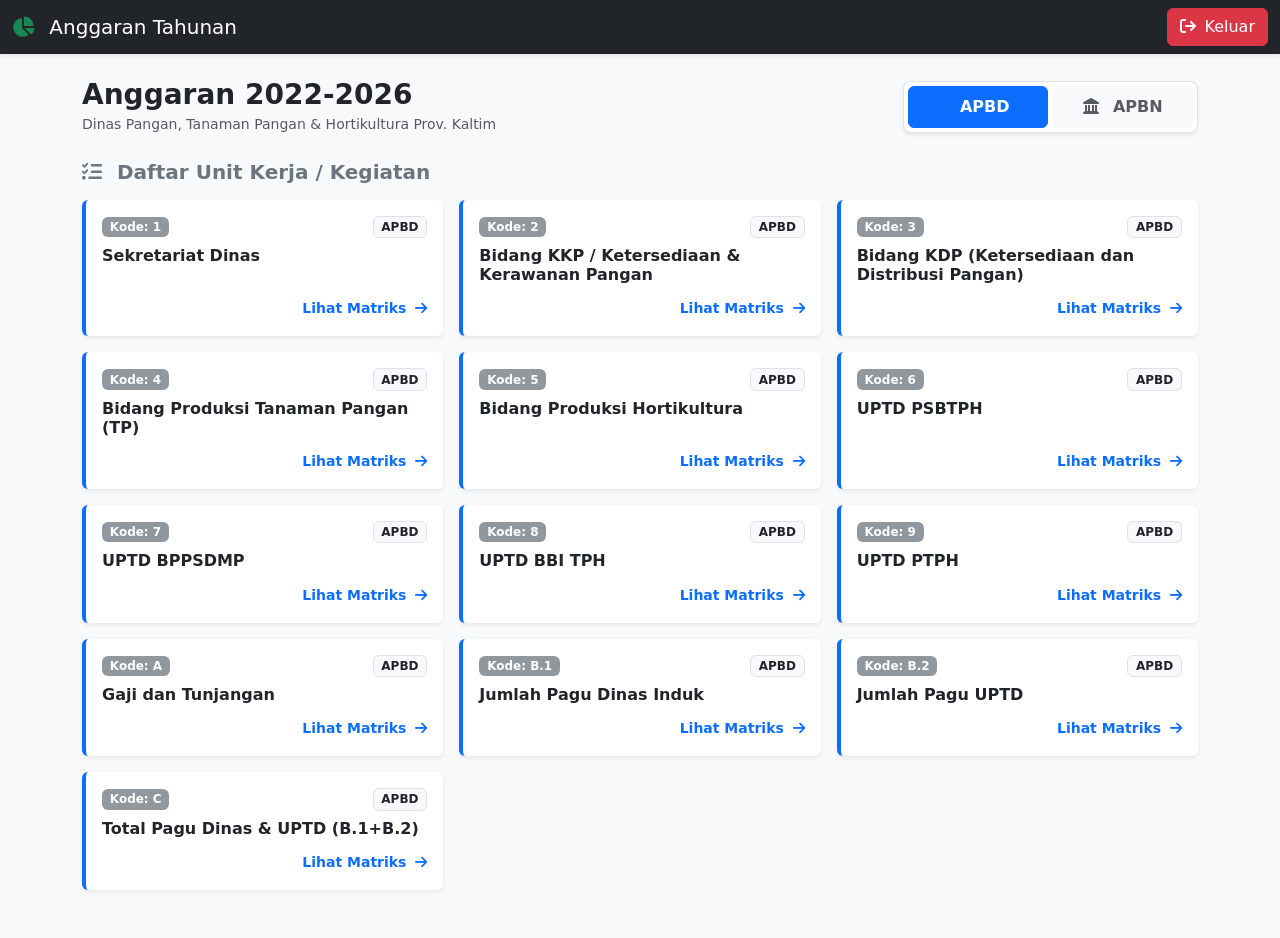
==== dashboard.html @ 9eb2dc1d "Add files via upload" ====
<!DOCTYPE html>
<html lang="id">
<head>
    <meta charset="UTF-8">
    <meta name="viewport" content="width=device-width, initial-scale=1.0">
    <title>Dashboard APBD dan APBN</title>
    <!-- Bootstrap 5 & FontAwesome -->
    <link href="https://cdn.jsdelivr.net/npm/bootstrap@5.3.0/dist/css/bootstrap.min.css" rel="stylesheet">
    <link rel="stylesheet" href="https://cdnjs.cloudflare.com/ajax/libs/font-awesome/6.4.0/css/all.min.css">
    <style>
        .card-menu { transition: all 0.25s ease; cursor: pointer; border: none; }
        .card-menu:hover { transform: translateY(-5px); box-shadow: 0 8px 20px rgba(0,0,0,0.15)!important; }
        .btn-toggle-source { width: 140px; font-weight: 600; }
    </style>
</head>
<body class="bg-light">

<nav class="navbar navbar-dark bg-dark mb-4 shadow-sm">
    <div class="container-fluid">
        <span class="navbar-brand mb-0 h1"><i class="fa fa-chart-pie text-success me-2"></i> Anggaran Tahunan </span>
        <!-- Arahkan kembali ke file login -->
        <a href="index.html" class="btn btn-danger">
            <i class="fa-solid fa-arrow-right-from-bracket me-2"></i>Keluar
        </a>
    </div>
</nav>

<div class="container">
    <div class="d-flex flex-wrap justify-content-between align-items-center mb-4">
        <div>
            <h3 class="fw-bold text-dark m-0">Anggaran 2022-2026</h3>
            <small class="text-muted">Dinas Pangan, Tanaman Pangan & Hortikultura Prov. Kaltim</small>
        </div>
        
        <!-- FITUR FILTER APBD / APBN -->
        <div class="bg-white p-1 rounded-3 shadow-sm border mt-3 mt-sm-0">
            <button id="btnAPBD" class="btn btn-toggle-source btn-primary rounded-2 py-2" onclick="showTabAPBD()">
                <i class="fa-solid fa-building-government me-2"></i> APBD
            </button>
            <button id="btnAPBN" class="btn btn-toggle-source btn-light rounded-2 py-2 text-muted" onclick="showTabAPBN()">
                <i class="fa-solid fa-landmark me-2"></i> APBN
            </button>
        </div>
    </div>
    
    <h5 class="fw-bold text-secondary mb-3"><i class="fa-solid fa-list-check me-2"></i> Daftar Unit Kerja / Kegiatan</h5>
    <div class="row g-3 mb-5" id="menuContainer">
        <!-- Javascript merender list kartu di sini -->
    </div>
</div>

<!-- MODAL POPUP UNTUK RENDER TABEL MATRIKS -->
<div class="modal fade" id="matrixModal" tabindex="-1" aria-hidden="true">
    <div class="modal-dialog modal-xl modal-dialog-centered">
        <div class="modal-content shadow-lg border-0 rounded-3">
            <div class="modal-header bg-dark text-white py-3">
                <h5 class="modal-title fw-bold" id="modalTitle">Matriks Multiyears</h5>
                <button type="button" class="btn-close btn-close-white" data-bs-dismiss="modal" aria-label="Close"></button>
            </div>
            <div class="modal-body p-0">
                <div class="table-responsive">
                    <table class="table table-bordered table-striped align-middle mb-0 text-center">
                        <thead class="table-dark small text-uppercase">
                            <tr>
                                <th style="width: 25%;">Komponen Anggaran</th>
                                <th>2022</th>
                                <th>2023</th>
                                <th>2024</th>
                                <th>2025</th>
                                <th>2026 (s.d Juni)</th>
                                <th class="bg-primary text-white">Total Keseluruhan</th> <!-- Judul diubah -->
                            </tr>
                        </thead>
                        <tbody id="matrixTableBody" class="small">
                            <!-- Diisi otomatis oleh Javascript -->
                        </tbody>
                    </table>
                </div>
            </div>
        </div>
    </div>
</div>

<script src="https://cdn.jsdelivr.net/npm/bootstrap@5.3.0/dist/js/bootstrap.bundle.min.js"></script>
<script src="database.js"></script>
<script src="database2.js"></script>

<script>
let currentModeTitle = "APBD";
let currentDataSource = {}; 

function showTabAPBD() {
    currentModeTitle = "APBD";
    currentDataSource = typeof dataAPBD !== 'undefined' ? dataAPBD : {};
    document.getElementById('btnAPBD').className = "btn btn-toggle-source btn-primary rounded-2 py-2";
    document.getElementById('btnAPBN').className = "btn btn-toggle-source btn-light rounded-2 py-2 text-muted";
    renderMenuCards();
}

function showTabAPBN() {
    currentModeTitle = "APBN";
    currentDataSource = typeof dataAPBN !== 'undefined' ? dataAPBN : {};
    document.getElementById('btnAPBD').className = "btn btn-toggle-source btn-light rounded-2 py-2 text-muted";
    document.getElementById('btnAPBN').className = "btn btn-toggle-source btn-primary rounded-2 py-2";
    renderMenuCards();
}

function renderMenuCards() {
    const container = document.getElementById('menuContainer');
    container.innerHTML = '';
    
    Object.keys(currentDataSource).forEach(key => {
        const item = currentDataSource[key];
        const col = document.createElement('div');
        col.className = 'col-md-6 col-lg-4';
        const borderColor = currentModeTitle === 'APBD' ? 'border-primary' : 'border-success';
        
        col.innerHTML = `
            <div class="card card-menu h-100 border-start border-4 ${borderColor} shadow-sm" onclick="openUnitMatrix('${key}')">
                <div class="card-body py-3 d-flex flex-column justify-content-between">
                    <div>
                        <div class="d-flex justify-content-between align-items-center mb-2">
                            <span class="badge bg-secondary opacity-75 small">Kode: ${key}</span>
                            <span class="badge bg-light text-dark border small">${currentModeTitle}</span>
                        </div>
                        <h6 class="fw-bold text-dark mb-1">${item.nama}</h6>
                    </div>
                    <div class="text-end mt-2">
                        <small class="text-primary fw-semibold">Lihat Matriks <i class="fa fa-arrow-right ms-1"></i></small>
                    </div>
                </div>
            </div>
        `;
        container.appendChild(col);
    });
}

function openUnitMatrix(key) {
    const unit = currentDataSource[key];
    if (!unit) return;

    document.getElementById('modalTitle').innerHTML = `<i class="fa fa-folder-open text-warning me-2"></i> Matriks [${currentModeTitle}] - ${unit.nama}`;
    const tbody = document.getElementById('matrixTableBody');
    tbody.innerHTML = ''; 

    // BARIS BARU: Menambahkan field Sisa Pagu Anggaran
    const komponenList = [
        { label: 'Pagu Awal Tahunan', field: 'paguAwal' },
        { label: 'Pagu Anggaran / Perubahan', field: 'paguAnggaran' },
        { label: 'Pagu Efisiensi / Selisih', field: 'paguEfisiensi' },
        { label: 'Realisasi Keuangan (Rp)', field: 'realisasiKeuangan' },
        { label: 'Sisa Pagu Anggaran (Rp)', isSisaPagu: true }, 
        { label: 'Persentase Keuangan (%)', field: 'realisasiPersen', isPercent: true },
        { label: 'Realisasi Fisik (%)', field: 'realisasiFisik', isPercent: true }
    ];

    const tahunList = ['2022', '2023', '2024', '2025', '2026'];

    komponenList.forEach(komponen => {
        const tr = document.createElement('tr');
        
        // Memberi warna khusus untuk baris Sisa Pagu agar menonjol
        const labelClass = komponen.isSisaPagu ? 'text-start fw-bold bg-warning bg-opacity-25' : 'text-start fw-semibold bg-light';
        
        const tdLabel = document.createElement('td');
        tdLabel.textContent = komponen.label;
        tdLabel.className = labelClass;
        tr.appendChild(tdLabel);

        let totalNilai = 0;
        let jumlahTahunData = 0;

        tahunList.forEach(tahun => {
            const tdTahun = document.createElement('td');
            let nilai = 0;
            
            // Logika kalkulasi untuk Sisa Pagu
            if (komponen.isSisaPagu) {
                const pagu = (unit[tahun] && unit[tahun]['paguAnggaran']) ? unit[tahun]['paguAnggaran'] : 0;
                const realisasi = (unit[tahun] && unit[tahun]['realisasiKeuangan']) ? unit[tahun]['realisasiKeuangan'] : 0;
                nilai = pagu > 0 ? (pagu - realisasi) : 0;
                tdTahun.className = 'text-end fw-bold text-danger'; // Angka sisa pagu berwarna merah/danger
            } else {
                nilai = (unit[tahun] && unit[tahun][komponen.field]) ? unit[tahun][komponen.field] : 0;
                tdTahun.className = 'text-end';
            }
            
            tdTahun.textContent = komponen.isPercent ? formatPersen(nilai) : formatRupiah(nilai);
            tr.appendChild(tdTahun);

            totalNilai += nilai;
            if (nilai > 0) jumlahTahunData++;
        });

        // Kolom Total Keseluruhan
        const tdTotal = document.createElement('td');
        tdTotal.className = 'text-end fw-bold table-primary text-dark';
        
        if (komponen.isPercent) {
            const rataRata = jumlahTahunData > 0 ? (totalNilai / jumlahTahunData) : 0;
            tdTotal.textContent = formatPersen(rataRata);
        } else {
            tdTotal.textContent = formatRupiah(totalNilai);
        }
        tr.appendChild(tdTotal);
        tbody.appendChild(tr);
    });

    const matrixModal = new bootstrap.Modal(document.getElementById('matrixModal'));
    matrixModal.show();
}

function formatRupiah(angka) {
    if (angka === 0 || !angka) return 'Rp 0';
    return 'Rp ' + Math.abs(angka).toLocaleString('id-ID') + (angka < 0 ? ' (Minus)' : '');
}

function formatPersen(angka) {
    if (angka === 0 || !angka) return '0%';
    return angka.toLocaleString('id-ID', { minimumFractionDigits: 1, maximumFractionDigits: 2 }) + '%';
}

window.onload = function() {
    showTabAPBD(); 
};
</script>
</body>
</html>
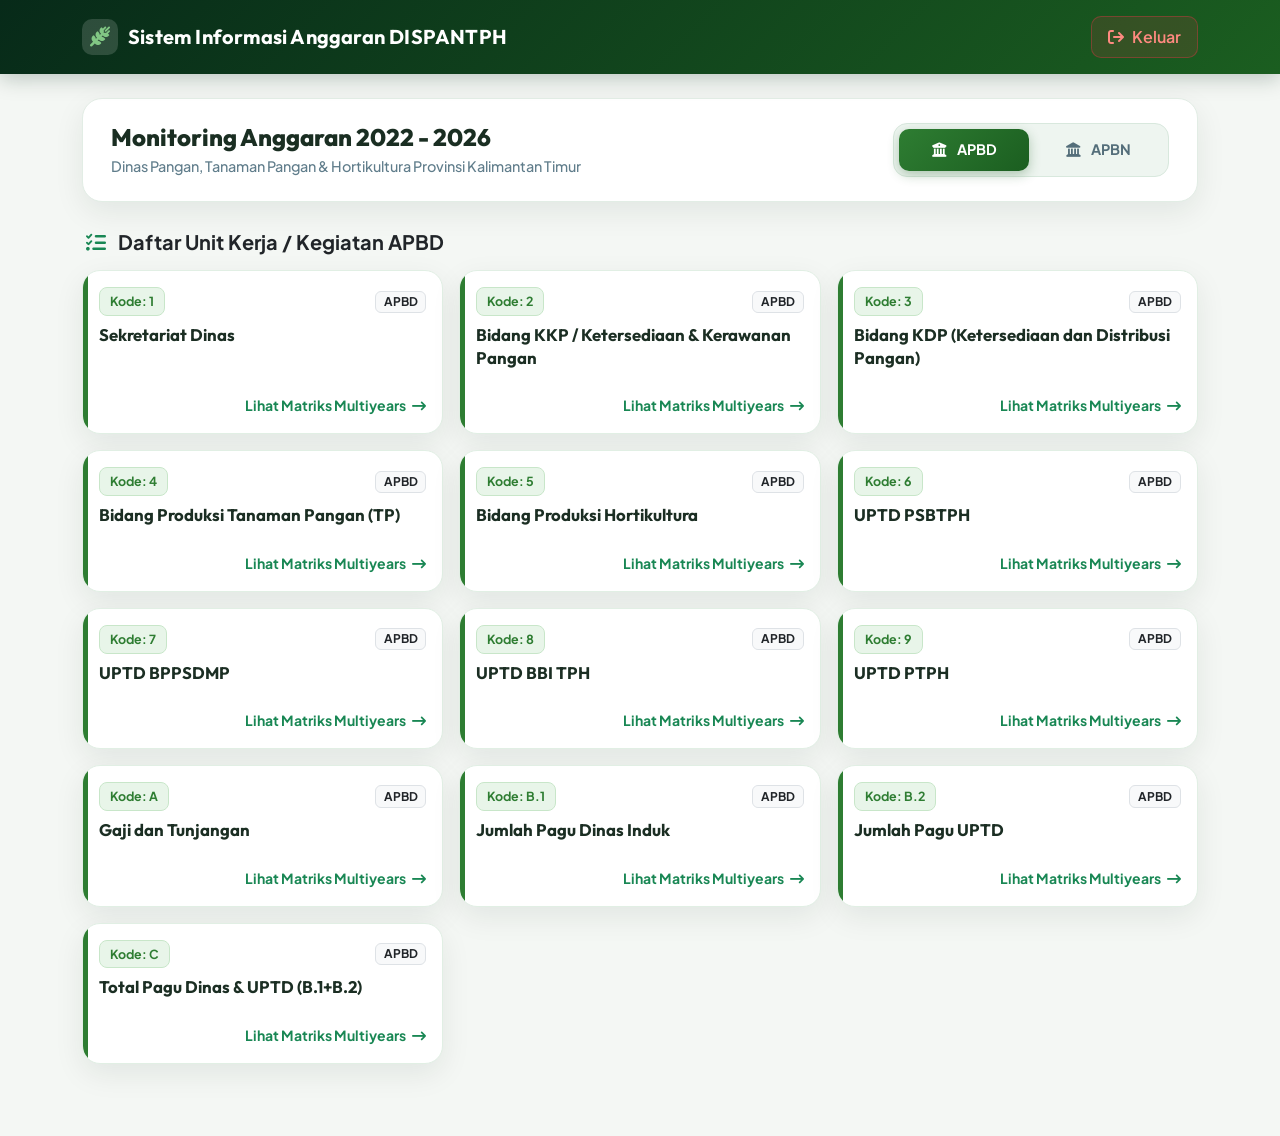
==== commit f4098242: "Update dashboard.html" ====
--- a/dashboard.html
+++ b/dashboard.html
@@ -1,228 +1,734 @@
 <!DOCTYPE html>
 <html lang="id">
+
 <head>
     <meta charset="UTF-8">
     <meta name="viewport" content="width=device-width, initial-scale=1.0">
-    <title>Dashboard APBD dan APBN</title>
+    <title>Dashboard APBD & APBN - DISPANTPH Kaltim</title>
+    <!-- Google Fonts: Outfit & Plus Jakarta Sans -->
+    <link rel="preconnect" href="https://fonts.googleapis.com">
+    <link rel="preconnect" href="https://fonts.gstatic.com" crossorigin>
+    <link href="https://fonts.googleapis.com/css2?family=Outfit:wght@400;500;600;700;800&family=Plus+Jakarta+Sans:wght@400;500;600;700&display=swap" rel="stylesheet">
+    
     <!-- Bootstrap 5 & FontAwesome -->
     <link href="https://cdn.jsdelivr.net/npm/bootstrap@5.3.0/dist/css/bootstrap.min.css" rel="stylesheet">
     <link rel="stylesheet" href="https://cdnjs.cloudflare.com/ajax/libs/font-awesome/6.4.0/css/all.min.css">
+    
     <style>
-        .card-menu { transition: all 0.25s ease; cursor: pointer; border: none; }
-        .card-menu:hover { transform: translateY(-5px); box-shadow: 0 8px 20px rgba(0,0,0,0.15)!important; }
-        .btn-toggle-source { width: 140px; font-weight: 600; }
+        :root {
+            --primary-dark: #072a19;
+            --primary-emerald: #1b5e20;
+            --emerald-bright: #2e7d32;
+            --emerald-light: #4caf50;
+            --bg-body: #f4f7f4;
+            --card-shadow: 0 10px 30px rgba(7, 42, 25, 0.08);
+            --card-shadow-hover: 0 15px 35px rgba(27, 94, 32, 0.18);
+        }
+
+        body {
+            font-family: 'Plus Jakarta Sans', sans-serif;
+            background-color: var(--bg-body);
+            color: #2c3e50;
+            min-height: 100vh;
+        }
+
+        /* Navbar Styling */
+        .navbar-custom {
+            background: linear-gradient(135deg, #072a19 0%, #1b5e20 100%);
+            box-shadow: 0 4px 20px rgba(7, 42, 25, 0.25);
+            padding: 14px 0;
+        }
+
+        .navbar-brand {
+            font-family: 'Outfit', sans-serif;
+            font-weight: 700;
+            font-size: 1.25rem;
+            letter-spacing: 0.2px;
+        }
+
+        .brand-badge-icon {
+            width: 36px;
+            height: 36px;
+            background: rgba(255, 255, 255, 0.15);
+            border-radius: 10px;
+            display: inline-flex;
+            align-items: center;
+            justify-content: center;
+            color: #81c784;
+            margin-right: 10px;
+        }
+
+        .btn-exit {
+            background: rgba(220, 53, 69, 0.15);
+            border: 1px solid rgba(220, 53, 69, 0.4);
+            color: #ff8a80;
+            font-weight: 600;
+            border-radius: 10px;
+            padding: 8px 16px;
+            transition: all 0.25s ease;
+        }
+
+        .btn-exit:hover {
+            background: #dc3545;
+            color: #ffffff;
+            border-color: #dc3545;
+            transform: translateY(-2px);
+            box-shadow: 0 4px 12px rgba(220, 53, 69, 0.3);
+        }
+
+        /* Page Banner / Header */
+        .header-banner {
+            background: #ffffff;
+            border-radius: 20px;
+            padding: 24px 28px;
+            box-shadow: var(--card-shadow);
+            border: 1px solid #e2ede5;
+            margin-bottom: 28px;
+        }
+
+        .page-title {
+            font-family: 'Outfit', sans-serif;
+            font-weight: 800;
+            color: #1a2e22;
+            margin: 0;
+            font-size: 1.5rem;
+        }
+
+        .page-subtitle {
+            color: #607d8b;
+            font-size: 0.9rem;
+            margin: 4px 0 0 0;
+            font-weight: 500;
+        }
+
+        /* Toggle Source Buttons */
+        .toggle-container {
+            background: #eef5f0;
+            padding: 5px;
+            border-radius: 14px;
+            border: 1px solid #d8e8dd;
+            display: inline-flex;
+            gap: 4px;
+        }
+
+        .btn-toggle-source {
+            width: 130px;
+            font-weight: 700;
+            font-size: 0.9rem;
+            border-radius: 10px;
+            padding: 10px 16px;
+            border: none;
+            transition: all 0.3s ease;
+        }
+
+        .btn-toggle-source.active-apbd {
+            background: linear-gradient(135deg, #2e7d32 0%, #1b5e20 100%);
+            color: #ffffff !important;
+            box-shadow: 0 4px 12px rgba(27, 94, 32, 0.3);
+        }
+
+        .btn-toggle-source.active-apbn {
+            background: linear-gradient(135deg, #0277bd 0%, #01579b 100%);
+            color: #ffffff !important;
+            box-shadow: 0 4px 12px rgba(2, 119, 189, 0.3);
+        }
+
+        .btn-toggle-source.inactive {
+            background: transparent;
+            color: #546e7a;
+        }
+
+        .btn-toggle-source.inactive:hover {
+            color: #1b5e20;
+            background: rgba(255, 255, 255, 0.6);
+        }
+
+        /* APBD Cards Menu */
+        .card-menu {
+            background: #ffffff;
+            border-radius: 18px;
+            border: 1px solid #e1efe4;
+            box-shadow: var(--card-shadow);
+            transition: all 0.3s cubic-bezier(0.16, 1, 0.3, 1);
+            cursor: pointer;
+            position: relative;
+            overflow: hidden;
+        }
+
+        .card-menu::before {
+            content: '';
+            position: absolute;
+            top: 0;
+            left: 0;
+            width: 5px;
+            height: 100%;
+            background: var(--emerald-bright);
+            transition: width 0.3s ease;
+        }
+
+        .card-menu:hover {
+            transform: translateY(-6px);
+            box-shadow: var(--card-shadow-hover);
+            border-color: #a5d6a7;
+        }
+
+        .card-menu:hover::before {
+            width: 8px;
+        }
+
+        .card-menu .unit-name {
+            font-family: 'Outfit', sans-serif;
+            font-weight: 700;
+            color: #1b2e23;
+            font-size: 1.05rem;
+            line-height: 1.35;
+        }
+
+        .badge-code {
+            background: #e8f5e9;
+            color: #2e7d32;
+            font-weight: 700;
+            border: 1px solid #c8e6c9;
+            border-radius: 8px;
+            padding: 4px 10px;
+            font-size: 0.78rem;
+        }
+
+        /* APBN Table Styling */
+        .table-custom-wrapper {
+            background: #ffffff;
+            border-radius: 20px;
+            box-shadow: var(--card-shadow);
+            border: 1px solid #e2ede5;
+            padding: 20px;
+        }
+
+        .table-excel {
+            border-collapse: separate;
+            border-spacing: 0;
+            border-radius: 12px;
+            overflow: hidden;
+        }
+
+        .table-excel th {
+            vertical-align: middle;
+            font-family: 'Outfit', sans-serif;
+            letter-spacing: 0.3px;
+        }
+
+        .table-excel thead th {
+            background: #0f3822 !important;
+            color: #ffffff !important;
+            border-color: #1b5e20 !important;
+            font-weight: 600;
+        }
+
+        .table-excel tbody tr:hover {
+            background-color: #f4fbf5 !important;
+        }
+
+        /* Filter Selector */
+        .filter-select {
+            border: 1.5px solid #a5d6a7;
+            border-radius: 12px;
+            padding: 6px 36px 6px 16px;
+            font-weight: 700;
+            color: #1b5e20;
+            background-color: #f4fbf5;
+            cursor: pointer;
+            min-width: 105px;
+            text-align: left;
+        }
+
+        .filter-select:focus {
+            border-color: #2e7d32;
+            box-shadow: 0 0 0 3px rgba(46, 125, 50, 0.2);
+        }
+
+        /* Modal Customization */
+        .modal-content {
+            border-radius: 22px;
+            overflow: hidden;
+        }
+
+        .modal-header-custom {
+            background: linear-gradient(135deg, #072a19 0%, #1b5e20 100%);
+            color: #ffffff;
+        }
     </style>
 </head>
-<body class="bg-light">
-
-<nav class="navbar navbar-dark bg-dark mb-4 shadow-sm">
-    <div class="container-fluid">
-        <span class="navbar-brand mb-0 h1"><i class="fa fa-chart-pie text-success me-2"></i> Anggaran Tahunan </span>
-        <!-- Arahkan kembali ke file login -->
-        <a href="index.html" class="btn btn-danger">
-            <i class="fa-solid fa-arrow-right-from-bracket me-2"></i>Keluar
-        </a>
-    </div>
-</nav>
-
-<div class="container">
-    <div class="d-flex flex-wrap justify-content-between align-items-center mb-4">
-        <div>
-            <h3 class="fw-bold text-dark m-0">Anggaran 2022-2026</h3>
-            <small class="text-muted">Dinas Pangan, Tanaman Pangan & Hortikultura Prov. Kaltim</small>
+
+<body>
+
+    <!-- Top Navbar -->
+    <nav class="navbar navbar-dark navbar-custom mb-4">
+        <div class="container">
+            <span class="navbar-brand mb-0 d-flex align-items-center">
+                <div class="brand-badge-icon">
+                    <i class="fa-solid fa-wheat-awn"></i>
+                </div>
+                <span>Sistem Informasi Anggaran DISPANTPH</span>
+            </span>
+            <a href="index.html" class="btn btn-exit">
+                <i class="fa-solid fa-arrow-right-from-bracket me-2"></i>Keluar
+            </a>
         </div>
+    </nav>
+
+    <!-- Main Container -->
+    <div class="container pb-5">
         
-        <!-- FITUR FILTER APBD / APBN -->
-        <div class="bg-white p-1 rounded-3 shadow-sm border mt-3 mt-sm-0">
-            <button id="btnAPBD" class="btn btn-toggle-source btn-primary rounded-2 py-2" onclick="showTabAPBD()">
-                <i class="fa-solid fa-building-government me-2"></i> APBD
-            </button>
-            <button id="btnAPBN" class="btn btn-toggle-source btn-light rounded-2 py-2 text-muted" onclick="showTabAPBN()">
-                <i class="fa-solid fa-landmark me-2"></i> APBN
-            </button>
+        <!-- Header Banner & Toggle -->
+        <div class="header-banner d-flex flex-wrap justify-content-between align-items-center gap-3">
+            <div>
+                <h3 class="page-title">Monitoring Anggaran 2022 - 2026</h3>
+                <p class="page-subtitle">Dinas Pangan, Tanaman Pangan & Hortikultura Provinsi Kalimantan Timur</p>
+            </div>
+
+            <!-- APBD / APBN Switcher -->
+            <div class="toggle-container">
+                <button id="btnAPBD" class="btn btn-toggle-source active-apbd" onclick="showTabAPBD()">
+                    <i class="fa-solid fa-building-columns me-2"></i> APBD
+                </button>
+                <button id="btnAPBN" class="btn btn-toggle-source inactive" onclick="showTabAPBN()">
+                    <i class="fa-solid fa-landmark me-2"></i> APBN
+                </button>
+            </div>
+        </div>
+
+        <!-- Section Title & Filter -->
+        <div class="d-flex justify-content-between align-items-center mb-3 px-1">
+            <h5 class="fw-bold text-dark m-0" id="mainTitle">
+                <i class="fa-solid fa-list-check text-success me-2"></i> Daftar Unit Kerja / Kegiatan
+            </h5>
+
+            <!-- APBN Year Filter Dropdown -->
+            <div id="filterTahunAPBN" class="d-none align-items-center gap-2">
+                <label class="fw-bold small text-secondary m-0">Tahun Anggaran:</label>
+                <select id="tahunApbn" class="form-select form-select-sm filter-select w-auto" onchange="renderTableAPBN()">
+                    <option value="2026" selected>2026</option>
+                    <option value="2025">2025</option>
+                    <option value="2024">2024</option>
+                    <option value="2023">2023</option>
+                    <option value="2022">2022</option>
+                </select>
+            </div>
+        </div>
+
+        <!-- TAMPILAN 1: KARTU APBD -->
+        <div class="row g-3 mb-4" id="menuContainer"></div>
+
+        <!-- TAMPILAN 2: TABEL APBN DINAMIS -->
+        <div id="apbnContainer" class="d-none mb-4">
+            <div class="table-custom-wrapper table-responsive">
+                <table class="table table-bordered table-hover table-excel mb-0 small">
+                    <thead id="apbnTableHead"></thead>
+                    <tbody id="apbnTableBody"></tbody>
+                </table>
+            </div>
         </div>
     </div>
-    
-    <h5 class="fw-bold text-secondary mb-3"><i class="fa-solid fa-list-check me-2"></i> Daftar Unit Kerja / Kegiatan</h5>
-    <div class="row g-3 mb-5" id="menuContainer">
-        <!-- Javascript merender list kartu di sini -->
-    </div>
-</div>
-
-<!-- MODAL POPUP UNTUK RENDER TABEL MATRIKS -->
-<div class="modal fade" id="matrixModal" tabindex="-1" aria-hidden="true">
-    <div class="modal-dialog modal-xl modal-dialog-centered">
-        <div class="modal-content shadow-lg border-0 rounded-3">
-            <div class="modal-header bg-dark text-white py-3">
-                <h5 class="modal-title fw-bold" id="modalTitle">Matriks Multiyears</h5>
-                <button type="button" class="btn-close btn-close-white" data-bs-dismiss="modal" aria-label="Close"></button>
-            </div>
-            <div class="modal-body p-0">
-                <div class="table-responsive">
-                    <table class="table table-bordered table-striped align-middle mb-0 text-center">
-                        <thead class="table-dark small text-uppercase">
-                            <tr>
-                                <th style="width: 25%;">Komponen Anggaran</th>
-                                <th>2022</th>
-                                <th>2023</th>
-                                <th>2024</th>
-                                <th>2025</th>
-                                <th>2026 (s.d Juni)</th>
-                                <th class="bg-primary text-white">Total Keseluruhan</th> <!-- Judul diubah -->
-                            </tr>
-                        </thead>
-                        <tbody id="matrixTableBody" class="small">
-                            <!-- Diisi otomatis oleh Javascript -->
-                        </tbody>
-                    </table>
+
+    <!-- MODAL MATRIKS (KHUSUS APBD) -->
+    <div class="modal fade" id="matrixModal" tabindex="-1" aria-hidden="true">
+        <div class="modal-dialog modal-xl modal-dialog-centered">
+            <div class="modal-content shadow-lg border-0">
+                <div class="modal-header modal-header-custom py-3 px-4">
+                    <h5 class="modal-title fw-bold" id="modalTitle">Matriks Multiyears</h5>
+                    <button type="button" class="btn-close btn-close-white" data-bs-dismiss="modal" aria-label="Close"></button>
+                </div>
+                <div class="modal-body p-4">
+                    <div class="table-responsive">
+                        <table class="table table-bordered table-striped align-middle mb-0 text-center">
+                            <thead class="table-dark small text-uppercase">
+                                <tr>
+                                    <th style="width: 25%;">Komponen Anggaran</th>
+                                    <th>2022</th>
+                                    <th>2023</th>
+                                    <th>2024</th>
+                                    <th>2025</th>
+                                    <th>2026 (s.d Juni)</th>
+                                    <th class="bg-success text-white">Total Keseluruhan</th>
+                                </tr>
+                            </thead>
+                            <tbody id="matrixTableBody" class="small"></tbody>
+                        </table>
+                    </div>
                 </div>
             </div>
         </div>
     </div>
-</div>
-
-<script src="https://cdn.jsdelivr.net/npm/bootstrap@5.3.0/dist/js/bootstrap.bundle.min.js"></script>
-<script src="database.js"></script>
-<script src="database2.js"></script>
-
-<script>
-let currentModeTitle = "APBD";
-let currentDataSource = {}; 
-
-function showTabAPBD() {
-    currentModeTitle = "APBD";
-    currentDataSource = typeof dataAPBD !== 'undefined' ? dataAPBD : {};
-    document.getElementById('btnAPBD').className = "btn btn-toggle-source btn-primary rounded-2 py-2";
-    document.getElementById('btnAPBN').className = "btn btn-toggle-source btn-light rounded-2 py-2 text-muted";
-    renderMenuCards();
-}
-
-function showTabAPBN() {
-    currentModeTitle = "APBN";
-    currentDataSource = typeof dataAPBN !== 'undefined' ? dataAPBN : {};
-    document.getElementById('btnAPBD').className = "btn btn-toggle-source btn-light rounded-2 py-2 text-muted";
-    document.getElementById('btnAPBN').className = "btn btn-toggle-source btn-primary rounded-2 py-2";
-    renderMenuCards();
-}
-
-function renderMenuCards() {
-    const container = document.getElementById('menuContainer');
-    container.innerHTML = '';
-    
-    Object.keys(currentDataSource).forEach(key => {
-        const item = currentDataSource[key];
-        const col = document.createElement('div');
-        col.className = 'col-md-6 col-lg-4';
-        const borderColor = currentModeTitle === 'APBD' ? 'border-primary' : 'border-success';
-        
-        col.innerHTML = `
-            <div class="card card-menu h-100 border-start border-4 ${borderColor} shadow-sm" onclick="openUnitMatrix('${key}')">
-                <div class="card-body py-3 d-flex flex-column justify-content-between">
+
+    <!-- JavaScript Dependencies -->
+    <script src="https://cdn.jsdelivr.net/npm/bootstrap@5.3.0/dist/js/bootstrap.bundle.min.js"></script>
+    <script src="database.js"></script>
+    <script src="database2.js"></script>
+
+    <script>
+        let currentModeTitle = "APBD";
+        let currentDataSource = {};
+
+        function showTabAPBD() {
+            currentModeTitle = "APBD";
+            document.getElementById('btnAPBD').className = "btn btn-toggle-source active-apbd";
+            document.getElementById('btnAPBN').className = "btn btn-toggle-source inactive";
+
+            document.getElementById('menuContainer').classList.remove('d-none');
+            document.getElementById('apbnContainer').classList.add('d-none');
+            document.getElementById('filterTahunAPBN').classList.add('d-none');
+            document.getElementById('filterTahunAPBN').classList.remove('d-flex');
+            document.getElementById('mainTitle').innerHTML = '<i class="fa-solid fa-list-check text-success me-2"></i> Daftar Unit Kerja / Kegiatan APBD';
+
+            currentDataSource = typeof dataAPBD !== 'undefined' ? dataAPBD : {};
+            renderMenuCards();
+        }
+
+        function showTabAPBN() {
+            currentModeTitle = "APBN";
+            document.getElementById('btnAPBD').className = "btn btn-toggle-source inactive";
+            document.getElementById('btnAPBN').className = "btn btn-toggle-source active-apbn";
+
+            document.getElementById('menuContainer').classList.add('d-none');
+            document.getElementById('apbnContainer').classList.remove('d-none');
+            document.getElementById('filterTahunAPBN').classList.remove('d-none');
+            document.getElementById('filterTahunAPBN').classList.add('d-flex');
+            document.getElementById('mainTitle').innerHTML = '<i class="fa-solid fa-table text-primary me-2"></i> Realisasi Anggaran APBN';
+
+            renderTableAPBN();
+        }
+
+        function renderMenuCards() {
+            const container = document.getElementById('menuContainer');
+            container.innerHTML = '';
+
+            Object.keys(currentDataSource).forEach(key => {
+                const item = currentDataSource[key];
+                const col = document.createElement('div');
+                col.className = 'col-md-6 col-lg-4';
+
+                col.innerHTML = `
+            <div class="card card-menu h-100 p-3" onclick="openUnitMatrix('${key}')">
+                <div class="d-flex flex-column justify-content-between h-100">
                     <div>
                         <div class="d-flex justify-content-between align-items-center mb-2">
-                            <span class="badge bg-secondary opacity-75 small">Kode: ${key}</span>
+                            <span class="badge-code">Kode: ${key}</span>
                             <span class="badge bg-light text-dark border small">${currentModeTitle}</span>
                         </div>
-                        <h6 class="fw-bold text-dark mb-1">${item.nama}</h6>
+                        <h6 class="unit-name mt-1 mb-2">${item.nama}</h6>
                     </div>
-                    <div class="text-end mt-2">
-                        <small class="text-primary fw-semibold">Lihat Matriks <i class="fa fa-arrow-right ms-1"></i></small>
+                    <div class="text-end mt-3">
+                        <small class="text-success fw-bold">Lihat Matriks Multiyears <i class="fa-solid fa-arrow-right-long ms-1"></i></small>
                     </div>
                 </div>
             </div>
         `;
-        container.appendChild(col);
-    });
-}
-
-function openUnitMatrix(key) {
-    const unit = currentDataSource[key];
-    if (!unit) return;
-
-    document.getElementById('modalTitle').innerHTML = `<i class="fa fa-folder-open text-warning me-2"></i> Matriks [${currentModeTitle}] - ${unit.nama}`;
-    const tbody = document.getElementById('matrixTableBody');
-    tbody.innerHTML = ''; 
-
-    // BARIS BARU: Menambahkan field Sisa Pagu Anggaran
-    const komponenList = [
-        { label: 'Pagu Awal Tahunan', field: 'paguAwal' },
-        { label: 'Pagu Anggaran / Perubahan', field: 'paguAnggaran' },
-        { label: 'Pagu Efisiensi / Selisih', field: 'paguEfisiensi' },
-        { label: 'Realisasi Keuangan (Rp)', field: 'realisasiKeuangan' },
-        { label: 'Sisa Pagu Anggaran (Rp)', isSisaPagu: true }, 
-        { label: 'Persentase Keuangan (%)', field: 'realisasiPersen', isPercent: true },
-        { label: 'Realisasi Fisik (%)', field: 'realisasiFisik', isPercent: true }
-    ];
-
-    const tahunList = ['2022', '2023', '2024', '2025', '2026'];
-
-    komponenList.forEach(komponen => {
-        const tr = document.createElement('tr');
-        
-        // Memberi warna khusus untuk baris Sisa Pagu agar menonjol
-        const labelClass = komponen.isSisaPagu ? 'text-start fw-bold bg-warning bg-opacity-25' : 'text-start fw-semibold bg-light';
-        
-        const tdLabel = document.createElement('td');
-        tdLabel.textContent = komponen.label;
-        tdLabel.className = labelClass;
-        tr.appendChild(tdLabel);
-
-        let totalNilai = 0;
-        let jumlahTahunData = 0;
-
-        tahunList.forEach(tahun => {
-            const tdTahun = document.createElement('td');
-            let nilai = 0;
-            
-            // Logika kalkulasi untuk Sisa Pagu
-            if (komponen.isSisaPagu) {
-                const pagu = (unit[tahun] && unit[tahun]['paguAnggaran']) ? unit[tahun]['paguAnggaran'] : 0;
-                const realisasi = (unit[tahun] && unit[tahun]['realisasiKeuangan']) ? unit[tahun]['realisasiKeuangan'] : 0;
-                nilai = pagu > 0 ? (pagu - realisasi) : 0;
-                tdTahun.className = 'text-end fw-bold text-danger'; // Angka sisa pagu berwarna merah/danger
+                container.appendChild(col);
+            });
+        }
+
+        function renderTableAPBN() {
+            const tahunPilihan = document.getElementById('tahunApbn').value;
+            const thead = document.getElementById('apbnTableHead');
+            const tbody = document.getElementById('apbnTableBody');
+
+            thead.innerHTML = '';
+            tbody.innerHTML = '';
+
+            let judulPagu = "";
+            if (tahunPilihan === "2026") {
+                judulPagu = `
+            <th rowspan="2">Pagu DIPA</th>
+            <th rowspan="2">Pagu Revisi</th>
+            <th rowspan="2">Pagu 2026</th>`;
+            } else if (tahunPilihan === "2024") {
+                judulPagu = `
+            <th rowspan="2">Pagu Murni</th>
+            <th rowspan="2" class="bg-secondary">Pagu APBN Rev 2024</th>
+            <th rowspan="2">Pagu Anggaran Revisi</th>`;
+            } else if (tahunPilihan === "2025") {
+                judulPagu = `
+            <th rowspan="2">Pagu DIPA</th>
+            <th rowspan="2" class="bg-secondary">Pagu Blokir</th>
+            <th rowspan="2">Pagu Setelah Blokir</th>`;
+            } else if (tahunPilihan === "2023" || tahunPilihan === "2022") {
+                judulPagu = `
+            <th rowspan="2">Pagu DIPA</th>
+            <th rowspan="2">Pagu Revisi</th>
+            <th rowspan="2">Pagu ${tahunPilihan}</th>`;
             } else {
-                nilai = (unit[tahun] && unit[tahun][komponen.field]) ? unit[tahun][komponen.field] : 0;
-                tdTahun.className = 'text-end';
+                judulPagu = `
+            <th rowspan="2">Pagu Anggaran</th>
+            <th rowspan="2">Pagu Anggaran Revisi</th>`;
             }
-            
-            tdTahun.textContent = komponen.isPercent ? formatPersen(nilai) : formatRupiah(nilai);
-            tr.appendChild(tdTahun);
-
-            totalNilai += nilai;
-            if (nilai > 0) jumlahTahunData++;
-        });
-
-        // Kolom Total Keseluruhan
-        const tdTotal = document.createElement('td');
-        tdTotal.className = 'text-end fw-bold table-primary text-dark';
-        
-        if (komponen.isPercent) {
-            const rataRata = jumlahTahunData > 0 ? (totalNilai / jumlahTahunData) : 0;
-            tdTotal.textContent = formatPersen(rataRata);
-        } else {
-            tdTotal.textContent = formatRupiah(totalNilai);
-        }
-        tr.appendChild(tdTotal);
-        tbody.appendChild(tr);
-    });
-
-    const matrixModal = new bootstrap.Modal(document.getElementById('matrixModal'));
-    matrixModal.show();
-}
-
-function formatRupiah(angka) {
-    if (angka === 0 || !angka) return 'Rp 0';
-    return 'Rp ' + Math.abs(angka).toLocaleString('id-ID') + (angka < 0 ? ' (Minus)' : '');
-}
-
-function formatPersen(angka) {
-    if (angka === 0 || !angka) return '0%';
-    return angka.toLocaleString('id-ID', { minimumFractionDigits: 1, maximumFractionDigits: 2 }) + '%';
-}
-
-window.onload = function() {
-    showTabAPBD(); 
-};
-</script>
+
+            thead.innerHTML = `
+        <tr>
+            <th rowspan="2" style="width:50px;">No</th>
+            <th rowspan="2">Kode Satker</th>
+            <th rowspan="2">Nama Kegiatan</th>
+            <th rowspan="2">DK/TP</th>
+            ${judulPagu}
+            <th colspan="3">Realisasi</th>
+            <th rowspan="2">Sisa</th>
+        </tr>
+        <tr>
+            <th>Keuangan (Rp)</th>
+            <th>%</th>
+            <th>Fisik (%)</th>
+        </tr>
+    `;
+
+            if (typeof dataAPBN === 'undefined' || !dataAPBN[tahunPilihan]) {
+                tbody.innerHTML = `<tr><td colspan="11" class="text-center py-4 text-muted fw-bold">Data Tahun ${tahunPilihan} belum tersedia.</td></tr>`;
+                return;
+            }
+
+            const dataTahunIni = dataAPBN[tahunPilihan];
+
+            let sumDK = { paguDipa: 0, paguRev2024: 0, paguBlokir: 0, paguRevisi: 0, paguSetelahBlokir: 0, realisasiRp: 0, realisasiFisikWeighted: 0, sisa: 0 };
+            let sumTP = { paguDipa: 0, paguRev2024: 0, paguBlokir: 0, paguRevisi: 0, paguSetelahBlokir: 0, realisasiRp: 0, realisasiFisikWeighted: 0, sisa: 0 };
+            let sumDKTP = { paguDipa: 0, paguRev2024: 0, paguBlokir: 0, paguRevisi: 0, paguSetelahBlokir: 0, realisasiRp: 0, realisasiFisikWeighted: 0, sisa: 0 };
+            let sumBKP = { paguDipa: 0, paguRev2024: 0, paguBlokir: 0, paguRevisi: 0, paguSetelahBlokir: 0, realisasiRp: 0, realisasiFisikWeighted: 0, sisa: 0 };
+            let sumTotal = { paguDipa: 0, paguRev2024: 0, paguBlokir: 0, paguRevisi: 0, paguSetelahBlokir: 0, realisasiRp: 0, realisasiFisikWeighted: 0, sisa: 0 };
+
+            dataTahunIni.forEach((item, index) => {
+                const tr = document.createElement('tr');
+
+                const pDipa = item.paguDipa || 0;
+                const pRev24 = item.paguRev2024 || 0;
+                const pBlokir = item.paguBlokir || 0;
+                const pRevisi = item.paguRevisi || 0;
+                const pSetelahBlokir = item.paguSetelahBlokir || 0;
+                const realRp = item.realisasiRp || 0;
+                const realFisik = item.realisasiFisik;
+                const sisa = item.sisaAnggaran || 0;
+
+                let isiKolomPagu = "";
+                if (tahunPilihan === "2026") {
+                    isiKolomPagu = `
+                <td class="text-end">${formatRupiah(pDipa)}</td>
+                <td class="text-end fw-semibold text-danger">${formatRupiah(pRevisi)}</td>
+                <td class="text-end text-primary">${formatRupiah(pSetelahBlokir)}</td>`;
+                } else if (tahunPilihan === "2024") {
+                    isiKolomPagu = `
+                <td class="text-end">${formatRupiah(pDipa)}</td>
+                <td class="text-end fw-semibold">${formatRupiah(pRev24)}</td>
+                <td class="text-end text-primary">${formatRupiah(pSetelahBlokir)}</td>`;
+                } else if (tahunPilihan === "2025") {
+                    isiKolomPagu = `
+                <td class="text-end">${formatRupiah(pDipa)}</td>
+                <td class="text-end fw-semibold text-danger">${formatRupiah(pBlokir)}</td>
+                <td class="text-end text-primary">${formatRupiah(pSetelahBlokir)}</td>`;
+                } else if (tahunPilihan === "2023" || tahunPilihan === "2022") {
+                    isiKolomPagu = `
+                <td class="text-end">${formatRupiah(pDipa)}</td>
+                <td class="text-end fw-semibold ${pRevisi < 0 ? 'text-danger' : (pRevisi > 0 ? 'text-success' : '')}">${formatRupiah(pRevisi)}</td>
+                <td class="text-end text-primary">${formatRupiah(pSetelahBlokir)}</td>`;
+                } else {
+                    isiKolomPagu = `
+                <td class="text-end">${formatRupiah(pDipa)}</td>
+                <td class="text-end text-primary">${formatRupiah(pSetelahBlokir)}</td>`;
+                }
+
+                let badgeKewenangan = item.kewenangan === "DK" ? "badge bg-primary px-2" : "badge bg-warning text-dark px-2";
+                if (item.kewenangan === "BKP") badgeKewenangan = "badge bg-info text-dark px-2";
+
+                const displayFisik = realFisik !== undefined ? formatPersen(realFisik) : '-';
+
+                tr.innerHTML = `
+            <td class="text-center">${index + 1}</td>
+            <td class="text-center text-muted">${item.kodeSatker || '-'}</td>
+            <td class="fw-semibold">${item.namaKegiatan}</td>
+            <td class="text-center"><span class="${badgeKewenangan}">${item.kewenangan || '-'}</span></td>
+            ${isiKolomPagu}
+            <td class="text-end text-success fw-semibold">${formatRupiah(realRp)}</td>
+            <td class="text-center fw-bold">${formatPersen(item.realisasiPersen)}</td>
+            <td class="text-center fw-bold">${displayFisik}</td>
+            <td class="text-end fw-bold text-danger">${formatRupiah(sisa)}</td>
+        `;
+                tbody.appendChild(tr);
+
+                const pBagiFisik = pSetelahBlokir || pDipa || 0;
+                const weightFisik = realFisik !== undefined ? realFisik * pBagiFisik : 0;
+
+                sumTotal.paguDipa += pDipa; sumTotal.paguRev2024 += pRev24; sumTotal.paguBlokir += pBlokir; sumTotal.paguRevisi += pRevisi; sumTotal.paguSetelahBlokir += pSetelahBlokir; sumTotal.realisasiRp += realRp; sumTotal.sisa += sisa; sumTotal.realisasiFisikWeighted += weightFisik;
+
+                if (item.kewenangan === "DK") {
+                    sumDK.paguDipa += pDipa; sumDK.paguRev2024 += pRev24; sumDK.paguBlokir += pBlokir; sumDK.paguRevisi += pRevisi; sumDK.paguSetelahBlokir += pSetelahBlokir; sumDK.realisasiRp += realRp; sumDK.sisa += sisa; sumDK.realisasiFisikWeighted += weightFisik;
+                    sumDKTP.paguDipa += pDipa; sumDKTP.paguRev2024 += pRev24; sumDKTP.paguBlokir += pBlokir; sumDKTP.paguRevisi += pRevisi; sumDKTP.paguSetelahBlokir += pSetelahBlokir; sumDKTP.realisasiRp += realRp; sumDKTP.sisa += sisa; sumDKTP.realisasiFisikWeighted += weightFisik;
+                } else if (item.kewenangan === "TP") {
+                    sumTP.paguDipa += pDipa; sumTP.paguRev2024 += pRev24; sumTP.paguBlokir += pBlokir; sumTP.paguRevisi += pRevisi; sumTP.paguSetelahBlokir += pSetelahBlokir; sumTP.realisasiRp += realRp; sumTP.sisa += sisa; sumTP.realisasiFisikWeighted += weightFisik;
+                    sumDKTP.paguDipa += pDipa; sumDKTP.paguRev2024 += pRev24; sumDKTP.paguBlokir += pBlokir; sumDKTP.paguRevisi += pRevisi; sumDKTP.paguSetelahBlokir += pSetelahBlokir; sumDKTP.realisasiRp += realRp; sumDKTP.sisa += sisa; sumDKTP.realisasiFisikWeighted += weightFisik;
+                } else if (item.kewenangan === "BKP") {
+                    sumBKP.paguDipa += pDipa; sumBKP.paguRev2024 += pRev24; sumBKP.paguBlokir += pBlokir; sumBKP.paguRevisi += pRevisi; sumBKP.paguSetelahBlokir += pSetelahBlokir; sumBKP.realisasiRp += realRp; sumBKP.sisa += sisa; sumBKP.realisasiFisikWeighted += weightFisik;
+                }
+            });
+
+            function buatBarisTotal(label, data, classBaris) {
+                const tr = document.createElement('tr');
+                tr.className = `${classBaris} fw-bold align-middle`;
+                const pct = data.paguSetelahBlokir > 0 ? (data.realisasiRp / data.paguSetelahBlokir) * 100 : 0;
+                const pBagi = data.paguSetelahBlokir > 0 ? data.paguSetelahBlokir : data.paguDipa;
+                const pctFisik = pBagi > 0 && data.realisasiFisikWeighted > 0 ? (data.realisasiFisikWeighted / pBagi) : 0;
+
+                let htmlPagu = "";
+                if (tahunPilihan === "2026" || tahunPilihan === "2023" || tahunPilihan === "2022") {
+                    htmlPagu = `
+                <td class="text-end">${formatRupiah(data.paguDipa)}</td>
+                <td class="text-end">${formatRupiah(data.paguRevisi)}</td>
+                <td class="text-end">${formatRupiah(data.paguSetelahBlokir)}</td>`;
+                } else if (tahunPilihan === "2024") {
+                    htmlPagu = `
+                <td class="text-end">${formatRupiah(data.paguDipa)}</td>
+                <td class="text-end">${formatRupiah(data.paguRev2024)}</td>
+                <td class="text-end">${formatRupiah(data.paguSetelahBlokir)}</td>`;
+                } else if (tahunPilihan === "2025") {
+                    htmlPagu = `
+                <td class="text-end">${formatRupiah(data.paguDipa)}</td>
+                <td class="text-end">${formatRupiah(data.paguBlokir)}</td>
+                <td class="text-end">${formatRupiah(data.paguSetelahBlokir)}</td>`;
+                } else {
+                    htmlPagu = `
+                <td class="text-end">${formatRupiah(data.paguDipa)}</td>
+                <td class="text-end">${formatRupiah(data.paguSetelahBlokir)}</td>`;
+                }
+
+                tr.innerHTML = `
+            <td colspan="4" class="text-end text-uppercase pe-3">${label}</td>
+            ${htmlPagu}
+            <td class="text-end">${formatRupiah(data.realisasiRp)}</td>
+            <td class="text-center">${formatPersen(pct)}</td>
+            <td class="text-center">${pctFisik > 0 ? formatPersen(pctFisik) : '-'}</td>
+            <td class="text-end">${formatRupiah(data.sisa)}</td>
+        `;
+                return tr;
+            }
+
+            tbody.appendChild(buatBarisTotal("Jumlah DK", sumDK, "table-light text-secondary"));
+            tbody.appendChild(buatBarisTotal("Jumlah TP", sumTP, "table-light text-secondary"));
+            if (sumBKP.paguDipa > 0) {
+                tbody.appendChild(buatBarisTotal("Jumlah DK+TP (Propinsi)", sumDKTP, "table-secondary text-dark"));
+                tbody.appendChild(buatBarisTotal("Jumlah BKP", sumBKP, "table-light text-secondary"));
+            }
+            tbody.appendChild(buatBarisTotal(sumBKP.paguDipa > 0 ? "Total" : "Total Keseluruhan (DK + TP)", sumTotal, "table-primary text-dark border-primary fs-6"));
+        }
+
+        function openUnitMatrix(key) {
+            if (currentModeTitle === "APBN") return;
+            const unit = currentDataSource[key];
+            if (!unit) return;
+
+            document.getElementById('modalTitle').innerHTML = `<i class="fa fa-folder-open text-warning me-2"></i> Matriks [${currentModeTitle}] - ${unit.nama}`;
+            const tbody = document.getElementById('matrixTableBody');
+            tbody.innerHTML = '';
+
+            const komponenList = [
+                { label: 'Pagu Awal', field: 'paguAwal' },
+                { label: 'Pagu Tahunan', field: 'paguApbd' },
+                { label: 'Pagu Efisiensi / Selisih', field: 'paguEfisiensi', onlyTahun: ['2025', '2026'], customStyleAPBD: true },
+                { label: 'Pagu APBD-P (Rp)', field: 'paguAnggaran', onlyTahun: ['2022', '2023', '2024'], customStyleAPBD: true },
+                { label: 'Realisasi Keuangan (Rp)', field: 'realisasiKeuangan' },
+                { label: 'Sisa Pagu Anggaran (Rp)', isSisaPagu: true },
+                { label: 'Persentase Keuangan (%)', field: 'realisasiPersen', isPercent: true },
+                { label: 'Realisasi Fisik (%)', field: 'realisasiFisik', isPercent: true }
+            ];
+            const tahunList = ['2022', '2023', '2024', '2025', '2026'];
+
+            komponenList.forEach(komponen => {
+                const tr = document.createElement('tr');
+                const labelClass = komponen.isSisaPagu ? 'text-start fw-bold bg-warning bg-opacity-25' : 'text-start fw-semibold bg-light';
+                const tdLabel = document.createElement('td');
+
+                tdLabel.textContent = komponen.label;
+                tdLabel.className = labelClass;
+                tr.appendChild(tdLabel);
+
+                let totalNilai = 0;
+                let jumlahTahunData = 0;
+
+                tahunList.forEach(tahun => {
+                    const tdTahun = document.createElement('td');
+
+                    if (komponen.onlyTahun && !komponen.onlyTahun.includes(tahun)) {
+                        tdTahun.textContent = '-';
+                        tdTahun.className = 'text-center text-muted';
+                        tr.appendChild(tdTahun);
+                        return;
+                    }
+
+                    let nilai = 0;
+
+                    if (komponen.isSisaPagu) {
+                        const pagu = (unit[tahun] && unit[tahun]['paguApbd']) ? unit[tahun]['paguApbd'] : 0;
+                        const realisasi = (unit[tahun] && unit[tahun]['realisasiKeuangan']) ? unit[tahun]['realisasiKeuangan'] : 0;
+                        nilai = pagu > 0 ? (pagu - realisasi) : 0;
+                        tdTahun.className = nilai > 0 ? 'text-end fw-bold text-success' : (nilai < 0 ? 'text-end fw-bold text-danger' : 'text-end fw-bold text-dark');
+                        tdTahun.textContent = formatRupiah(nilai);
+                    } else if (komponen.customStyleAPBD) {
+                        nilai = (unit[tahun] && unit[tahun][komponen.field]) ? unit[tahun][komponen.field] : 0;
+                        tdTahun.innerHTML = formatRupiahStyled(nilai);
+                        tdTahun.className = 'text-end';
+                    } else {
+                        nilai = (unit[tahun] && unit[tahun][komponen.field]) ? unit[tahun][komponen.field] : 0;
+                        tdTahun.className = 'text-end';
+                        tdTahun.textContent = komponen.isPercent ? formatPersen(nilai) : formatRupiah(nilai);
+                    }
+
+                    tr.appendChild(tdTahun);
+
+                    totalNilai += nilai;
+                    if (nilai > 0) jumlahTahunData++;
+                });
+
+                const tdTotal = document.createElement('td');
+                if (komponen.customStyleAPBD) {
+                    tdTotal.className = 'text-end fw-bold table-primary';
+                    tdTotal.innerHTML = formatRupiahStyled(totalNilai);
+                } else if (komponen.isSisaPagu) {
+                    tdTotal.className = totalNilai > 0 ? 'text-end fw-bold table-primary text-success' : (totalNilai < 0 ? 'text-end fw-bold table-primary text-danger' : 'text-end fw-bold table-primary text-dark');
+                    tdTotal.textContent = formatRupiah(totalNilai);
+                } else {
+                    tdTotal.className = 'text-end fw-bold table-primary text-dark';
+                    if (komponen.isPercent) {
+                        const rataRata = jumlahTahunData > 0 ? (totalNilai / jumlahTahunData) : 0;
+                        tdTotal.textContent = formatPersen(rataRata);
+                    } else {
+                        tdTotal.textContent = formatRupiah(totalNilai);
+                    }
+                }
+                tr.appendChild(tdTotal);
+                tbody.appendChild(tr);
+            });
+
+            const matrixModal = new bootstrap.Modal(document.getElementById('matrixModal'));
+            matrixModal.show();
+        }
+
+        function formatRupiah(angka) {
+            if (angka === 0 || !angka) return 'Rp 0';
+            const isNegative = angka < 0;
+            const formatted = Math.abs(angka).toLocaleString('id-ID');
+            return (isNegative ? 'Rp - ' : 'Rp ') + formatted;
+        }
+
+        function formatRupiahStyled(val) {
+            if (!val || val === 0) return `<span>-</span>`;
+            if (val < 0) {
+                return `<span style="color: #dc3545; font-weight: 600;">Rp - ${Math.abs(val).toLocaleString("id-ID")}</span>`;
+            } else {
+                return `<span style="color: #000; font-weight: 600;">Rp ${val.toLocaleString("id-ID")}</span>`;
+            }
+        }
+
+        function formatPersen(angka) {
+            if (angka === 0 || !angka) return '0%';
+            return angka.toLocaleString('id-ID', { minimumFractionDigits: 1, maximumFractionDigits: 2 }) + '%';
+        }
+
+        window.onload = function () {
+            showTabAPBD();
+        };
+    </script>
 </body>
-</html>+
+</html>
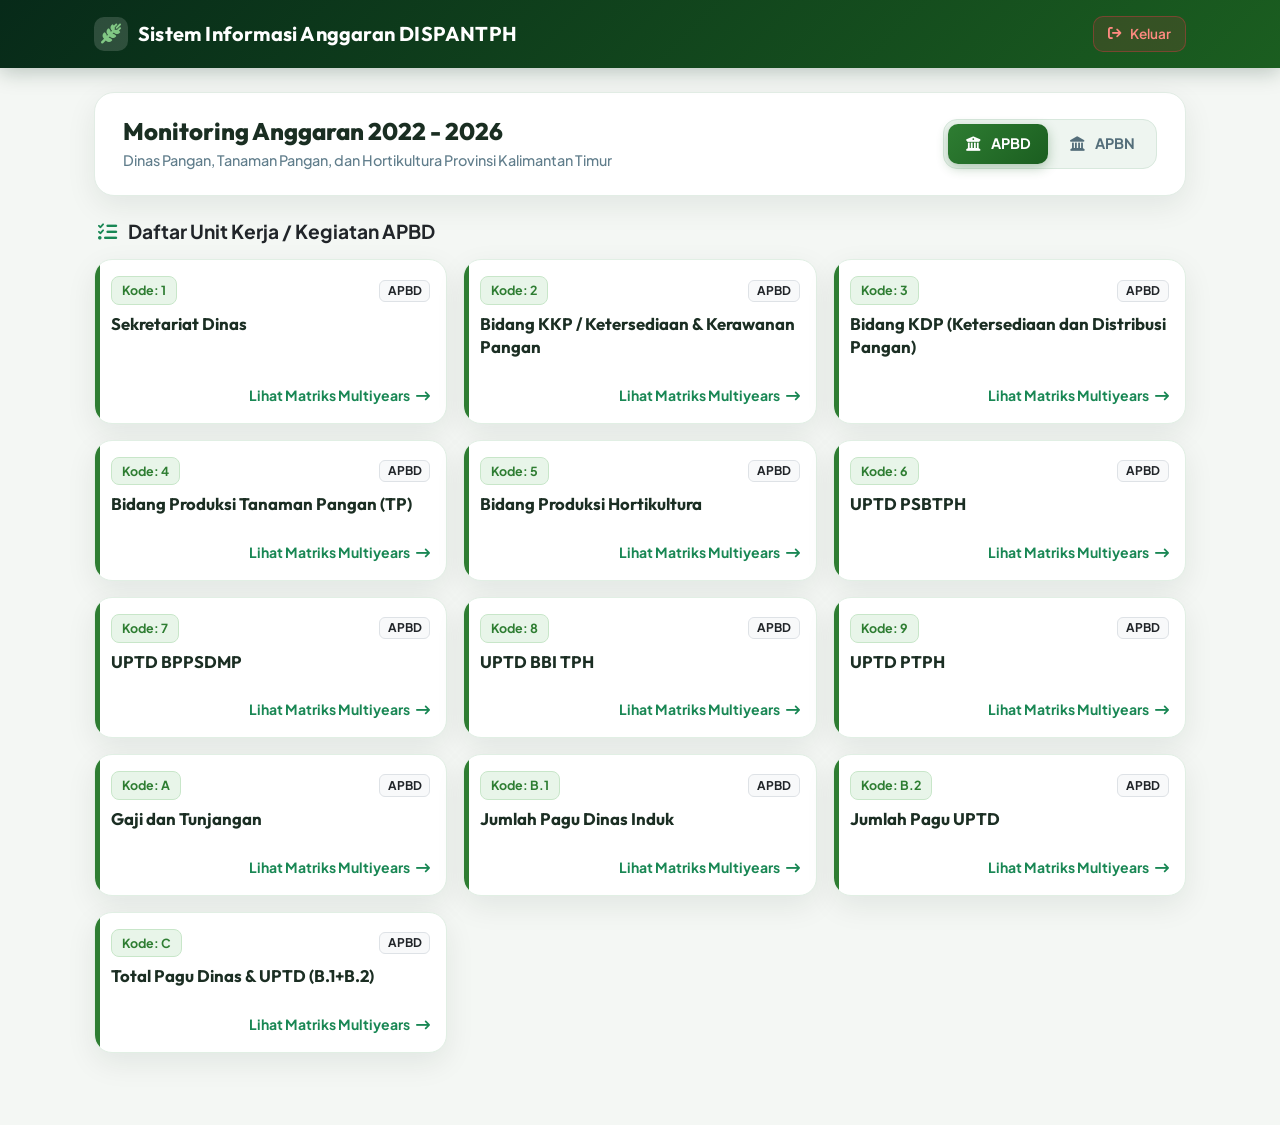
==== commit 12413c70: "Add files via upload" ====
--- a/dashboard.html
+++ b/dashboard.html
@@ -1,734 +1,504 @@
-<!DOCTYPE html>
-<html lang="id">
-
-<head>
-    <meta charset="UTF-8">
-    <meta name="viewport" content="width=device-width, initial-scale=1.0">
-    <title>Dashboard APBD & APBN - DISPANTPH Kaltim</title>
-    <!-- Google Fonts: Outfit & Plus Jakarta Sans -->
-    <link rel="preconnect" href="https://fonts.googleapis.com">
-    <link rel="preconnect" href="https://fonts.gstatic.com" crossorigin>
-    <link href="https://fonts.googleapis.com/css2?family=Outfit:wght@400;500;600;700;800&family=Plus+Jakarta+Sans:wght@400;500;600;700&display=swap" rel="stylesheet">
-    
-    <!-- Bootstrap 5 & FontAwesome -->
-    <link href="https://cdn.jsdelivr.net/npm/bootstrap@5.3.0/dist/css/bootstrap.min.css" rel="stylesheet">
-    <link rel="stylesheet" href="https://cdnjs.cloudflare.com/ajax/libs/font-awesome/6.4.0/css/all.min.css">
-    
-    <style>
-        :root {
-            --primary-dark: #072a19;
-            --primary-emerald: #1b5e20;
-            --emerald-bright: #2e7d32;
-            --emerald-light: #4caf50;
-            --bg-body: #f4f7f4;
-            --card-shadow: 0 10px 30px rgba(7, 42, 25, 0.08);
-            --card-shadow-hover: 0 15px 35px rgba(27, 94, 32, 0.18);
-        }
-
-        body {
-            font-family: 'Plus Jakarta Sans', sans-serif;
-            background-color: var(--bg-body);
-            color: #2c3e50;
-            min-height: 100vh;
-        }
-
-        /* Navbar Styling */
-        .navbar-custom {
-            background: linear-gradient(135deg, #072a19 0%, #1b5e20 100%);
-            box-shadow: 0 4px 20px rgba(7, 42, 25, 0.25);
-            padding: 14px 0;
-        }
-
-        .navbar-brand {
-            font-family: 'Outfit', sans-serif;
-            font-weight: 700;
-            font-size: 1.25rem;
-            letter-spacing: 0.2px;
-        }
-
-        .brand-badge-icon {
-            width: 36px;
-            height: 36px;
-            background: rgba(255, 255, 255, 0.15);
-            border-radius: 10px;
-            display: inline-flex;
-            align-items: center;
-            justify-content: center;
-            color: #81c784;
-            margin-right: 10px;
-        }
-
-        .btn-exit {
-            background: rgba(220, 53, 69, 0.15);
-            border: 1px solid rgba(220, 53, 69, 0.4);
-            color: #ff8a80;
-            font-weight: 600;
-            border-radius: 10px;
-            padding: 8px 16px;
-            transition: all 0.25s ease;
-        }
-
-        .btn-exit:hover {
-            background: #dc3545;
-            color: #ffffff;
-            border-color: #dc3545;
-            transform: translateY(-2px);
-            box-shadow: 0 4px 12px rgba(220, 53, 69, 0.3);
-        }
-
-        /* Page Banner / Header */
-        .header-banner {
-            background: #ffffff;
-            border-radius: 20px;
-            padding: 24px 28px;
-            box-shadow: var(--card-shadow);
-            border: 1px solid #e2ede5;
-            margin-bottom: 28px;
-        }
-
-        .page-title {
-            font-family: 'Outfit', sans-serif;
-            font-weight: 800;
-            color: #1a2e22;
-            margin: 0;
-            font-size: 1.5rem;
-        }
-
-        .page-subtitle {
-            color: #607d8b;
-            font-size: 0.9rem;
-            margin: 4px 0 0 0;
-            font-weight: 500;
-        }
-
-        /* Toggle Source Buttons */
-        .toggle-container {
-            background: #eef5f0;
-            padding: 5px;
-            border-radius: 14px;
-            border: 1px solid #d8e8dd;
-            display: inline-flex;
-            gap: 4px;
-        }
-
-        .btn-toggle-source {
-            width: 130px;
-            font-weight: 700;
-            font-size: 0.9rem;
-            border-radius: 10px;
-            padding: 10px 16px;
-            border: none;
-            transition: all 0.3s ease;
-        }
-
-        .btn-toggle-source.active-apbd {
-            background: linear-gradient(135deg, #2e7d32 0%, #1b5e20 100%);
-            color: #ffffff !important;
-            box-shadow: 0 4px 12px rgba(27, 94, 32, 0.3);
-        }
-
-        .btn-toggle-source.active-apbn {
-            background: linear-gradient(135deg, #0277bd 0%, #01579b 100%);
-            color: #ffffff !important;
-            box-shadow: 0 4px 12px rgba(2, 119, 189, 0.3);
-        }
-
-        .btn-toggle-source.inactive {
-            background: transparent;
-            color: #546e7a;
-        }
-
-        .btn-toggle-source.inactive:hover {
-            color: #1b5e20;
-            background: rgba(255, 255, 255, 0.6);
-        }
-
-        /* APBD Cards Menu */
-        .card-menu {
-            background: #ffffff;
-            border-radius: 18px;
-            border: 1px solid #e1efe4;
-            box-shadow: var(--card-shadow);
-            transition: all 0.3s cubic-bezier(0.16, 1, 0.3, 1);
-            cursor: pointer;
-            position: relative;
-            overflow: hidden;
-        }
-
-        .card-menu::before {
-            content: '';
-            position: absolute;
-            top: 0;
-            left: 0;
-            width: 5px;
-            height: 100%;
-            background: var(--emerald-bright);
-            transition: width 0.3s ease;
-        }
-
-        .card-menu:hover {
-            transform: translateY(-6px);
-            box-shadow: var(--card-shadow-hover);
-            border-color: #a5d6a7;
-        }
-
-        .card-menu:hover::before {
-            width: 8px;
-        }
-
-        .card-menu .unit-name {
-            font-family: 'Outfit', sans-serif;
-            font-weight: 700;
-            color: #1b2e23;
-            font-size: 1.05rem;
-            line-height: 1.35;
-        }
-
-        .badge-code {
-            background: #e8f5e9;
-            color: #2e7d32;
-            font-weight: 700;
-            border: 1px solid #c8e6c9;
-            border-radius: 8px;
-            padding: 4px 10px;
-            font-size: 0.78rem;
-        }
-
-        /* APBN Table Styling */
-        .table-custom-wrapper {
-            background: #ffffff;
-            border-radius: 20px;
-            box-shadow: var(--card-shadow);
-            border: 1px solid #e2ede5;
-            padding: 20px;
-        }
-
-        .table-excel {
-            border-collapse: separate;
-            border-spacing: 0;
-            border-radius: 12px;
-            overflow: hidden;
-        }
-
-        .table-excel th {
-            vertical-align: middle;
-            font-family: 'Outfit', sans-serif;
-            letter-spacing: 0.3px;
-        }
-
-        .table-excel thead th {
-            background: #0f3822 !important;
-            color: #ffffff !important;
-            border-color: #1b5e20 !important;
-            font-weight: 600;
-        }
-
-        .table-excel tbody tr:hover {
-            background-color: #f4fbf5 !important;
-        }
-
-        /* Filter Selector */
-        .filter-select {
-            border: 1.5px solid #a5d6a7;
-            border-radius: 12px;
-            padding: 6px 36px 6px 16px;
-            font-weight: 700;
-            color: #1b5e20;
-            background-color: #f4fbf5;
-            cursor: pointer;
-            min-width: 105px;
-            text-align: left;
-        }
-
-        .filter-select:focus {
-            border-color: #2e7d32;
-            box-shadow: 0 0 0 3px rgba(46, 125, 50, 0.2);
-        }
-
-        /* Modal Customization */
-        .modal-content {
-            border-radius: 22px;
-            overflow: hidden;
-        }
-
-        .modal-header-custom {
-            background: linear-gradient(135deg, #072a19 0%, #1b5e20 100%);
-            color: #ffffff;
-        }
-    </style>
-</head>
-
-<body>
-
-    <!-- Top Navbar -->
-    <nav class="navbar navbar-dark navbar-custom mb-4">
-        <div class="container">
-            <span class="navbar-brand mb-0 d-flex align-items-center">
-                <div class="brand-badge-icon">
-                    <i class="fa-solid fa-wheat-awn"></i>
-                </div>
-                <span>Sistem Informasi Anggaran DISPANTPH</span>
-            </span>
-            <a href="index.html" class="btn btn-exit">
-                <i class="fa-solid fa-arrow-right-from-bracket me-2"></i>Keluar
-            </a>
-        </div>
-    </nav>
-
-    <!-- Main Container -->
-    <div class="container pb-5">
-        
-        <!-- Header Banner & Toggle -->
-        <div class="header-banner d-flex flex-wrap justify-content-between align-items-center gap-3">
-            <div>
-                <h3 class="page-title">Monitoring Anggaran 2022 - 2026</h3>
-                <p class="page-subtitle">Dinas Pangan, Tanaman Pangan & Hortikultura Provinsi Kalimantan Timur</p>
-            </div>
-
-            <!-- APBD / APBN Switcher -->
-            <div class="toggle-container">
-                <button id="btnAPBD" class="btn btn-toggle-source active-apbd" onclick="showTabAPBD()">
-                    <i class="fa-solid fa-building-columns me-2"></i> APBD
-                </button>
-                <button id="btnAPBN" class="btn btn-toggle-source inactive" onclick="showTabAPBN()">
-                    <i class="fa-solid fa-landmark me-2"></i> APBN
-                </button>
-            </div>
-        </div>
-
-        <!-- Section Title & Filter -->
-        <div class="d-flex justify-content-between align-items-center mb-3 px-1">
-            <h5 class="fw-bold text-dark m-0" id="mainTitle">
-                <i class="fa-solid fa-list-check text-success me-2"></i> Daftar Unit Kerja / Kegiatan
-            </h5>
-
-            <!-- APBN Year Filter Dropdown -->
-            <div id="filterTahunAPBN" class="d-none align-items-center gap-2">
-                <label class="fw-bold small text-secondary m-0">Tahun Anggaran:</label>
-                <select id="tahunApbn" class="form-select form-select-sm filter-select w-auto" onchange="renderTableAPBN()">
-                    <option value="2026" selected>2026</option>
-                    <option value="2025">2025</option>
-                    <option value="2024">2024</option>
-                    <option value="2023">2023</option>
-                    <option value="2022">2022</option>
-                </select>
-            </div>
-        </div>
-
-        <!-- TAMPILAN 1: KARTU APBD -->
-        <div class="row g-3 mb-4" id="menuContainer"></div>
-
-        <!-- TAMPILAN 2: TABEL APBN DINAMIS -->
-        <div id="apbnContainer" class="d-none mb-4">
-            <div class="table-custom-wrapper table-responsive">
-                <table class="table table-bordered table-hover table-excel mb-0 small">
-                    <thead id="apbnTableHead"></thead>
-                    <tbody id="apbnTableBody"></tbody>
-                </table>
-            </div>
-        </div>
-    </div>
-
-    <!-- MODAL MATRIKS (KHUSUS APBD) -->
-    <div class="modal fade" id="matrixModal" tabindex="-1" aria-hidden="true">
-        <div class="modal-dialog modal-xl modal-dialog-centered">
-            <div class="modal-content shadow-lg border-0">
-                <div class="modal-header modal-header-custom py-3 px-4">
-                    <h5 class="modal-title fw-bold" id="modalTitle">Matriks Multiyears</h5>
-                    <button type="button" class="btn-close btn-close-white" data-bs-dismiss="modal" aria-label="Close"></button>
-                </div>
-                <div class="modal-body p-4">
-                    <div class="table-responsive">
-                        <table class="table table-bordered table-striped align-middle mb-0 text-center">
-                            <thead class="table-dark small text-uppercase">
-                                <tr>
-                                    <th style="width: 25%;">Komponen Anggaran</th>
-                                    <th>2022</th>
-                                    <th>2023</th>
-                                    <th>2024</th>
-                                    <th>2025</th>
-                                    <th>2026 (s.d Juni)</th>
-                                    <th class="bg-success text-white">Total Keseluruhan</th>
-                                </tr>
-                            </thead>
-                            <tbody id="matrixTableBody" class="small"></tbody>
-                        </table>
-                    </div>
-                </div>
-            </div>
-        </div>
-    </div>
-
-    <!-- JavaScript Dependencies -->
-    <script src="https://cdn.jsdelivr.net/npm/bootstrap@5.3.0/dist/js/bootstrap.bundle.min.js"></script>
-    <script src="database.js"></script>
-    <script src="database2.js"></script>
-
-    <script>
-        let currentModeTitle = "APBD";
-        let currentDataSource = {};
-
-        function showTabAPBD() {
-            currentModeTitle = "APBD";
-            document.getElementById('btnAPBD').className = "btn btn-toggle-source active-apbd";
-            document.getElementById('btnAPBN').className = "btn btn-toggle-source inactive";
-
-            document.getElementById('menuContainer').classList.remove('d-none');
-            document.getElementById('apbnContainer').classList.add('d-none');
-            document.getElementById('filterTahunAPBN').classList.add('d-none');
-            document.getElementById('filterTahunAPBN').classList.remove('d-flex');
-            document.getElementById('mainTitle').innerHTML = '<i class="fa-solid fa-list-check text-success me-2"></i> Daftar Unit Kerja / Kegiatan APBD';
-
-            currentDataSource = typeof dataAPBD !== 'undefined' ? dataAPBD : {};
-            renderMenuCards();
-        }
-
-        function showTabAPBN() {
-            currentModeTitle = "APBN";
-            document.getElementById('btnAPBD').className = "btn btn-toggle-source inactive";
-            document.getElementById('btnAPBN').className = "btn btn-toggle-source active-apbn";
-
-            document.getElementById('menuContainer').classList.add('d-none');
-            document.getElementById('apbnContainer').classList.remove('d-none');
-            document.getElementById('filterTahunAPBN').classList.remove('d-none');
-            document.getElementById('filterTahunAPBN').classList.add('d-flex');
-            document.getElementById('mainTitle').innerHTML = '<i class="fa-solid fa-table text-primary me-2"></i> Realisasi Anggaran APBN';
-
-            renderTableAPBN();
-        }
-
-        function renderMenuCards() {
-            const container = document.getElementById('menuContainer');
-            container.innerHTML = '';
-
-            Object.keys(currentDataSource).forEach(key => {
-                const item = currentDataSource[key];
-                const col = document.createElement('div');
-                col.className = 'col-md-6 col-lg-4';
-
-                col.innerHTML = `
-            <div class="card card-menu h-100 p-3" onclick="openUnitMatrix('${key}')">
-                <div class="d-flex flex-column justify-content-between h-100">
-                    <div>
-                        <div class="d-flex justify-content-between align-items-center mb-2">
-                            <span class="badge-code">Kode: ${key}</span>
-                            <span class="badge bg-light text-dark border small">${currentModeTitle}</span>
-                        </div>
-                        <h6 class="unit-name mt-1 mb-2">${item.nama}</h6>
-                    </div>
-                    <div class="text-end mt-3">
-                        <small class="text-success fw-bold">Lihat Matriks Multiyears <i class="fa-solid fa-arrow-right-long ms-1"></i></small>
-                    </div>
-                </div>
-            </div>
-        `;
-                container.appendChild(col);
-            });
-        }
-
-        function renderTableAPBN() {
-            const tahunPilihan = document.getElementById('tahunApbn').value;
-            const thead = document.getElementById('apbnTableHead');
-            const tbody = document.getElementById('apbnTableBody');
-
-            thead.innerHTML = '';
-            tbody.innerHTML = '';
-
-            let judulPagu = "";
-            if (tahunPilihan === "2026") {
-                judulPagu = `
-            <th rowspan="2">Pagu DIPA</th>
-            <th rowspan="2">Pagu Revisi</th>
-            <th rowspan="2">Pagu 2026</th>`;
-            } else if (tahunPilihan === "2024") {
-                judulPagu = `
-            <th rowspan="2">Pagu Murni</th>
-            <th rowspan="2" class="bg-secondary">Pagu APBN Rev 2024</th>
-            <th rowspan="2">Pagu Anggaran Revisi</th>`;
-            } else if (tahunPilihan === "2025") {
-                judulPagu = `
-            <th rowspan="2">Pagu DIPA</th>
-            <th rowspan="2" class="bg-secondary">Pagu Blokir</th>
-            <th rowspan="2">Pagu Setelah Blokir</th>`;
-            } else if (tahunPilihan === "2023" || tahunPilihan === "2022") {
-                judulPagu = `
-            <th rowspan="2">Pagu DIPA</th>
-            <th rowspan="2">Pagu Revisi</th>
-            <th rowspan="2">Pagu ${tahunPilihan}</th>`;
-            } else {
-                judulPagu = `
-            <th rowspan="2">Pagu Anggaran</th>
-            <th rowspan="2">Pagu Anggaran Revisi</th>`;
-            }
-
-            thead.innerHTML = `
-        <tr>
-            <th rowspan="2" style="width:50px;">No</th>
-            <th rowspan="2">Kode Satker</th>
-            <th rowspan="2">Nama Kegiatan</th>
-            <th rowspan="2">DK/TP</th>
-            ${judulPagu}
-            <th colspan="3">Realisasi</th>
-            <th rowspan="2">Sisa</th>
-        </tr>
-        <tr>
-            <th>Keuangan (Rp)</th>
-            <th>%</th>
-            <th>Fisik (%)</th>
-        </tr>
-    `;
-
-            if (typeof dataAPBN === 'undefined' || !dataAPBN[tahunPilihan]) {
-                tbody.innerHTML = `<tr><td colspan="11" class="text-center py-4 text-muted fw-bold">Data Tahun ${tahunPilihan} belum tersedia.</td></tr>`;
-                return;
-            }
-
-            const dataTahunIni = dataAPBN[tahunPilihan];
-
-            let sumDK = { paguDipa: 0, paguRev2024: 0, paguBlokir: 0, paguRevisi: 0, paguSetelahBlokir: 0, realisasiRp: 0, realisasiFisikWeighted: 0, sisa: 0 };
-            let sumTP = { paguDipa: 0, paguRev2024: 0, paguBlokir: 0, paguRevisi: 0, paguSetelahBlokir: 0, realisasiRp: 0, realisasiFisikWeighted: 0, sisa: 0 };
-            let sumDKTP = { paguDipa: 0, paguRev2024: 0, paguBlokir: 0, paguRevisi: 0, paguSetelahBlokir: 0, realisasiRp: 0, realisasiFisikWeighted: 0, sisa: 0 };
-            let sumBKP = { paguDipa: 0, paguRev2024: 0, paguBlokir: 0, paguRevisi: 0, paguSetelahBlokir: 0, realisasiRp: 0, realisasiFisikWeighted: 0, sisa: 0 };
-            let sumTotal = { paguDipa: 0, paguRev2024: 0, paguBlokir: 0, paguRevisi: 0, paguSetelahBlokir: 0, realisasiRp: 0, realisasiFisikWeighted: 0, sisa: 0 };
-
-            dataTahunIni.forEach((item, index) => {
-                const tr = document.createElement('tr');
-
-                const pDipa = item.paguDipa || 0;
-                const pRev24 = item.paguRev2024 || 0;
-                const pBlokir = item.paguBlokir || 0;
-                const pRevisi = item.paguRevisi || 0;
-                const pSetelahBlokir = item.paguSetelahBlokir || 0;
-                const realRp = item.realisasiRp || 0;
-                const realFisik = item.realisasiFisik;
-                const sisa = item.sisaAnggaran || 0;
-
-                let isiKolomPagu = "";
-                if (tahunPilihan === "2026") {
-                    isiKolomPagu = `
-                <td class="text-end">${formatRupiah(pDipa)}</td>
-                <td class="text-end fw-semibold text-danger">${formatRupiah(pRevisi)}</td>
-                <td class="text-end text-primary">${formatRupiah(pSetelahBlokir)}</td>`;
-                } else if (tahunPilihan === "2024") {
-                    isiKolomPagu = `
-                <td class="text-end">${formatRupiah(pDipa)}</td>
-                <td class="text-end fw-semibold">${formatRupiah(pRev24)}</td>
-                <td class="text-end text-primary">${formatRupiah(pSetelahBlokir)}</td>`;
-                } else if (tahunPilihan === "2025") {
-                    isiKolomPagu = `
-                <td class="text-end">${formatRupiah(pDipa)}</td>
-                <td class="text-end fw-semibold text-danger">${formatRupiah(pBlokir)}</td>
-                <td class="text-end text-primary">${formatRupiah(pSetelahBlokir)}</td>`;
-                } else if (tahunPilihan === "2023" || tahunPilihan === "2022") {
-                    isiKolomPagu = `
-                <td class="text-end">${formatRupiah(pDipa)}</td>
-                <td class="text-end fw-semibold ${pRevisi < 0 ? 'text-danger' : (pRevisi > 0 ? 'text-success' : '')}">${formatRupiah(pRevisi)}</td>
-                <td class="text-end text-primary">${formatRupiah(pSetelahBlokir)}</td>`;
-                } else {
-                    isiKolomPagu = `
-                <td class="text-end">${formatRupiah(pDipa)}</td>
-                <td class="text-end text-primary">${formatRupiah(pSetelahBlokir)}</td>`;
-                }
-
-                let badgeKewenangan = item.kewenangan === "DK" ? "badge bg-primary px-2" : "badge bg-warning text-dark px-2";
-                if (item.kewenangan === "BKP") badgeKewenangan = "badge bg-info text-dark px-2";
-
-                const displayFisik = realFisik !== undefined ? formatPersen(realFisik) : '-';
-
-                tr.innerHTML = `
-            <td class="text-center">${index + 1}</td>
-            <td class="text-center text-muted">${item.kodeSatker || '-'}</td>
-            <td class="fw-semibold">${item.namaKegiatan}</td>
-            <td class="text-center"><span class="${badgeKewenangan}">${item.kewenangan || '-'}</span></td>
-            ${isiKolomPagu}
-            <td class="text-end text-success fw-semibold">${formatRupiah(realRp)}</td>
-            <td class="text-center fw-bold">${formatPersen(item.realisasiPersen)}</td>
-            <td class="text-center fw-bold">${displayFisik}</td>
-            <td class="text-end fw-bold text-danger">${formatRupiah(sisa)}</td>
-        `;
-                tbody.appendChild(tr);
-
-                const pBagiFisik = pSetelahBlokir || pDipa || 0;
-                const weightFisik = realFisik !== undefined ? realFisik * pBagiFisik : 0;
-
-                sumTotal.paguDipa += pDipa; sumTotal.paguRev2024 += pRev24; sumTotal.paguBlokir += pBlokir; sumTotal.paguRevisi += pRevisi; sumTotal.paguSetelahBlokir += pSetelahBlokir; sumTotal.realisasiRp += realRp; sumTotal.sisa += sisa; sumTotal.realisasiFisikWeighted += weightFisik;
-
-                if (item.kewenangan === "DK") {
-                    sumDK.paguDipa += pDipa; sumDK.paguRev2024 += pRev24; sumDK.paguBlokir += pBlokir; sumDK.paguRevisi += pRevisi; sumDK.paguSetelahBlokir += pSetelahBlokir; sumDK.realisasiRp += realRp; sumDK.sisa += sisa; sumDK.realisasiFisikWeighted += weightFisik;
-                    sumDKTP.paguDipa += pDipa; sumDKTP.paguRev2024 += pRev24; sumDKTP.paguBlokir += pBlokir; sumDKTP.paguRevisi += pRevisi; sumDKTP.paguSetelahBlokir += pSetelahBlokir; sumDKTP.realisasiRp += realRp; sumDKTP.sisa += sisa; sumDKTP.realisasiFisikWeighted += weightFisik;
-                } else if (item.kewenangan === "TP") {
-                    sumTP.paguDipa += pDipa; sumTP.paguRev2024 += pRev24; sumTP.paguBlokir += pBlokir; sumTP.paguRevisi += pRevisi; sumTP.paguSetelahBlokir += pSetelahBlokir; sumTP.realisasiRp += realRp; sumTP.sisa += sisa; sumTP.realisasiFisikWeighted += weightFisik;
-                    sumDKTP.paguDipa += pDipa; sumDKTP.paguRev2024 += pRev24; sumDKTP.paguBlokir += pBlokir; sumDKTP.paguRevisi += pRevisi; sumDKTP.paguSetelahBlokir += pSetelahBlokir; sumDKTP.realisasiRp += realRp; sumDKTP.sisa += sisa; sumDKTP.realisasiFisikWeighted += weightFisik;
-                } else if (item.kewenangan === "BKP") {
-                    sumBKP.paguDipa += pDipa; sumBKP.paguRev2024 += pRev24; sumBKP.paguBlokir += pBlokir; sumBKP.paguRevisi += pRevisi; sumBKP.paguSetelahBlokir += pSetelahBlokir; sumBKP.realisasiRp += realRp; sumBKP.sisa += sisa; sumBKP.realisasiFisikWeighted += weightFisik;
-                }
-            });
-
-            function buatBarisTotal(label, data, classBaris) {
-                const tr = document.createElement('tr');
-                tr.className = `${classBaris} fw-bold align-middle`;
-                const pct = data.paguSetelahBlokir > 0 ? (data.realisasiRp / data.paguSetelahBlokir) * 100 : 0;
-                const pBagi = data.paguSetelahBlokir > 0 ? data.paguSetelahBlokir : data.paguDipa;
-                const pctFisik = pBagi > 0 && data.realisasiFisikWeighted > 0 ? (data.realisasiFisikWeighted / pBagi) : 0;
-
-                let htmlPagu = "";
-                if (tahunPilihan === "2026" || tahunPilihan === "2023" || tahunPilihan === "2022") {
-                    htmlPagu = `
-                <td class="text-end">${formatRupiah(data.paguDipa)}</td>
-                <td class="text-end">${formatRupiah(data.paguRevisi)}</td>
-                <td class="text-end">${formatRupiah(data.paguSetelahBlokir)}</td>`;
-                } else if (tahunPilihan === "2024") {
-                    htmlPagu = `
-                <td class="text-end">${formatRupiah(data.paguDipa)}</td>
-                <td class="text-end">${formatRupiah(data.paguRev2024)}</td>
-                <td class="text-end">${formatRupiah(data.paguSetelahBlokir)}</td>`;
-                } else if (tahunPilihan === "2025") {
-                    htmlPagu = `
-                <td class="text-end">${formatRupiah(data.paguDipa)}</td>
-                <td class="text-end">${formatRupiah(data.paguBlokir)}</td>
-                <td class="text-end">${formatRupiah(data.paguSetelahBlokir)}</td>`;
-                } else {
-                    htmlPagu = `
-                <td class="text-end">${formatRupiah(data.paguDipa)}</td>
-                <td class="text-end">${formatRupiah(data.paguSetelahBlokir)}</td>`;
-                }
-
-                tr.innerHTML = `
-            <td colspan="4" class="text-end text-uppercase pe-3">${label}</td>
-            ${htmlPagu}
-            <td class="text-end">${formatRupiah(data.realisasiRp)}</td>
-            <td class="text-center">${formatPersen(pct)}</td>
-            <td class="text-center">${pctFisik > 0 ? formatPersen(pctFisik) : '-'}</td>
-            <td class="text-end">${formatRupiah(data.sisa)}</td>
-        `;
-                return tr;
-            }
-
-            tbody.appendChild(buatBarisTotal("Jumlah DK", sumDK, "table-light text-secondary"));
-            tbody.appendChild(buatBarisTotal("Jumlah TP", sumTP, "table-light text-secondary"));
-            if (sumBKP.paguDipa > 0) {
-                tbody.appendChild(buatBarisTotal("Jumlah DK+TP (Propinsi)", sumDKTP, "table-secondary text-dark"));
-                tbody.appendChild(buatBarisTotal("Jumlah BKP", sumBKP, "table-light text-secondary"));
-            }
-            tbody.appendChild(buatBarisTotal(sumBKP.paguDipa > 0 ? "Total" : "Total Keseluruhan (DK + TP)", sumTotal, "table-primary text-dark border-primary fs-6"));
-        }
-
-        function openUnitMatrix(key) {
-            if (currentModeTitle === "APBN") return;
-            const unit = currentDataSource[key];
-            if (!unit) return;
-
-            document.getElementById('modalTitle').innerHTML = `<i class="fa fa-folder-open text-warning me-2"></i> Matriks [${currentModeTitle}] - ${unit.nama}`;
-            const tbody = document.getElementById('matrixTableBody');
-            tbody.innerHTML = '';
-
-            const komponenList = [
-                { label: 'Pagu Awal', field: 'paguAwal' },
-                { label: 'Pagu Tahunan', field: 'paguApbd' },
-                { label: 'Pagu Efisiensi / Selisih', field: 'paguEfisiensi', onlyTahun: ['2025', '2026'], customStyleAPBD: true },
-                { label: 'Pagu APBD-P (Rp)', field: 'paguAnggaran', onlyTahun: ['2022', '2023', '2024'], customStyleAPBD: true },
-                { label: 'Realisasi Keuangan (Rp)', field: 'realisasiKeuangan' },
-                { label: 'Sisa Pagu Anggaran (Rp)', isSisaPagu: true },
-                { label: 'Persentase Keuangan (%)', field: 'realisasiPersen', isPercent: true },
-                { label: 'Realisasi Fisik (%)', field: 'realisasiFisik', isPercent: true }
-            ];
-            const tahunList = ['2022', '2023', '2024', '2025', '2026'];
-
-            komponenList.forEach(komponen => {
-                const tr = document.createElement('tr');
-                const labelClass = komponen.isSisaPagu ? 'text-start fw-bold bg-warning bg-opacity-25' : 'text-start fw-semibold bg-light';
-                const tdLabel = document.createElement('td');
-
-                tdLabel.textContent = komponen.label;
-                tdLabel.className = labelClass;
-                tr.appendChild(tdLabel);
-
-                let totalNilai = 0;
-                let jumlahTahunData = 0;
-
-                tahunList.forEach(tahun => {
-                    const tdTahun = document.createElement('td');
-
-                    if (komponen.onlyTahun && !komponen.onlyTahun.includes(tahun)) {
-                        tdTahun.textContent = '-';
-                        tdTahun.className = 'text-center text-muted';
-                        tr.appendChild(tdTahun);
-                        return;
-                    }
-
-                    let nilai = 0;
-
-                    if (komponen.isSisaPagu) {
-                        const pagu = (unit[tahun] && unit[tahun]['paguApbd']) ? unit[tahun]['paguApbd'] : 0;
-                        const realisasi = (unit[tahun] && unit[tahun]['realisasiKeuangan']) ? unit[tahun]['realisasiKeuangan'] : 0;
-                        nilai = pagu > 0 ? (pagu - realisasi) : 0;
-                        tdTahun.className = nilai > 0 ? 'text-end fw-bold text-success' : (nilai < 0 ? 'text-end fw-bold text-danger' : 'text-end fw-bold text-dark');
-                        tdTahun.textContent = formatRupiah(nilai);
-                    } else if (komponen.customStyleAPBD) {
-                        nilai = (unit[tahun] && unit[tahun][komponen.field]) ? unit[tahun][komponen.field] : 0;
-                        tdTahun.innerHTML = formatRupiahStyled(nilai);
-                        tdTahun.className = 'text-end';
-                    } else {
-                        nilai = (unit[tahun] && unit[tahun][komponen.field]) ? unit[tahun][komponen.field] : 0;
-                        tdTahun.className = 'text-end';
-                        tdTahun.textContent = komponen.isPercent ? formatPersen(nilai) : formatRupiah(nilai);
-                    }
-
-                    tr.appendChild(tdTahun);
-
-                    totalNilai += nilai;
-                    if (nilai > 0) jumlahTahunData++;
-                });
-
-                const tdTotal = document.createElement('td');
-                if (komponen.customStyleAPBD) {
-                    tdTotal.className = 'text-end fw-bold table-primary';
-                    tdTotal.innerHTML = formatRupiahStyled(totalNilai);
-                } else if (komponen.isSisaPagu) {
-                    tdTotal.className = totalNilai > 0 ? 'text-end fw-bold table-primary text-success' : (totalNilai < 0 ? 'text-end fw-bold table-primary text-danger' : 'text-end fw-bold table-primary text-dark');
-                    tdTotal.textContent = formatRupiah(totalNilai);
-                } else {
-                    tdTotal.className = 'text-end fw-bold table-primary text-dark';
-                    if (komponen.isPercent) {
-                        const rataRata = jumlahTahunData > 0 ? (totalNilai / jumlahTahunData) : 0;
-                        tdTotal.textContent = formatPersen(rataRata);
-                    } else {
-                        tdTotal.textContent = formatRupiah(totalNilai);
-                    }
-                }
-                tr.appendChild(tdTotal);
-                tbody.appendChild(tr);
-            });
-
-            const matrixModal = new bootstrap.Modal(document.getElementById('matrixModal'));
-            matrixModal.show();
-        }
-
-        function formatRupiah(angka) {
-            if (angka === 0 || !angka) return 'Rp 0';
-            const isNegative = angka < 0;
-            const formatted = Math.abs(angka).toLocaleString('id-ID');
-            return (isNegative ? 'Rp - ' : 'Rp ') + formatted;
-        }
-
-        function formatRupiahStyled(val) {
-            if (!val || val === 0) return `<span>-</span>`;
-            if (val < 0) {
-                return `<span style="color: #dc3545; font-weight: 600;">Rp - ${Math.abs(val).toLocaleString("id-ID")}</span>`;
-            } else {
-                return `<span style="color: #000; font-weight: 600;">Rp ${val.toLocaleString("id-ID")}</span>`;
-            }
-        }
-
-        function formatPersen(angka) {
-            if (angka === 0 || !angka) return '0%';
-            return angka.toLocaleString('id-ID', { minimumFractionDigits: 1, maximumFractionDigits: 2 }) + '%';
-        }
-
-        window.onload = function () {
-            showTabAPBD();
-        };
-    </script>
-</body>
-
-</html>
+<!DOCTYPE html>
+<html lang="id">
+
+<head>
+    <meta charset="UTF-8">
+    <meta name="viewport" content="width=device-width, initial-scale=1.0, maximum-scale=5.0">
+    <title>Dashboard APBD & APBN - DISPANTPH Kaltim</title>
+
+    <!-- Google Fonts: Outfit & Plus Jakarta Sans -->
+    <link rel="preconnect" href="https://fonts.googleapis.com">
+    <link rel="preconnect" href="https://fonts.gstatic.com" crossorigin>
+    <link
+        href="https://fonts.googleapis.com/css2?family=Outfit:wght@400;500;600;700;800&family=Plus+Jakarta+Sans:wght@400;500;600;700&display=swap"
+        rel="stylesheet">
+
+    <!-- Bootstrap 5 & FontAwesome -->
+    <link href="https://cdn.jsdelivr.net/npm/bootstrap@5.3.0/dist/css/bootstrap.min.css" rel="stylesheet">
+    <link rel="stylesheet" href="https://cdnjs.cloudflare.com/ajax/libs/font-awesome/6.4.0/css/all.min.css">
+
+    <!-- Custom Style System -->
+    <link rel="stylesheet" href="style.css">
+</head>
+
+<body class="dashboard-body">
+
+    <!-- Top Navbar -->
+    <nav class="navbar navbar-dark navbar-custom mb-3 mb-md-4">
+        <div class="container px-3 px-md-4 d-flex align-items-center justify-content-between">
+            <span class="navbar-brand mb-0 d-flex align-items-center">
+                <div class="brand-badge-icon">
+                    <i class="fa-solid fa-wheat-awn"></i>
+                </div>
+                <span>Sistem Informasi Anggaran DISPANTPH</span>
+            </span>
+            <a href="index.html" class="btn btn-exit d-inline-flex align-items-center gap-2">
+                <i class="fa-solid fa-arrow-right-from-bracket"></i>
+                <span>Keluar</span>
+            </a>
+        </div>
+    </nav>
+
+    <!-- Main Container -->
+    <div class="container px-3 px-md-4 pb-5">
+
+        <!-- Header Banner & Toggle -->
+        <div
+            class="header-banner d-flex flex-column flex-md-row justify-content-between align-items-start align-items-md-center gap-3">
+            <div>
+                <h3 class="page-title">Monitoring Anggaran 2022 - 2026</h3>
+                <p class="page-subtitle">Dinas Pangan, Tanaman Pangan, dan Hortikultura Provinsi Kalimantan Timur</p>
+            </div>
+
+            <!-- APBD / APBN Switcher -->
+            <div class="toggle-container">
+                <button id="btnAPBD" class="btn btn-toggle-source active-apbd" onclick="showTabAPBD()">
+                    <i class="fa-solid fa-building-columns me-1 me-md-2"></i> APBD
+                </button>
+                <button id="btnAPBN" class="btn btn-toggle-source inactive" onclick="showTabAPBN()">
+                    <i class="fa-solid fa-landmark me-1 me-md-2"></i> APBN
+                </button>
+            </div>
+        </div>
+
+        <!-- Section Title & Filter -->
+        <div
+            class="d-flex flex-wrap justify-content-between align-items-center mb-3 px-1 gap-2 filter-container-mobile">
+            <h5 class="fw-bold text-dark m-0" id="mainTitle" style="font-size: clamp(1rem, 3vw, 1.2rem);">
+                <i class="fa-solid fa-list-check text-success me-2"></i> Daftar Unit Kerja / Kegiatan APBD
+            </h5>
+
+            <!-- APBN Year Filter Dropdown -->
+            <div id="filterTahunAPBN" class="d-none align-items-center gap-2">
+                <label class="fw-bold small text-secondary m-0">Tahun Anggaran:</label>
+                <select id="tahunApbn" class="form-select form-select-sm filter-select w-auto"
+                    onchange="renderTableAPBN()">
+                    <option value="2026" selected>2026</option>
+                    <option value="2025">2025</option>
+                    <option value="2024">2024</option>
+                    <option value="2023">2023</option>
+                    <option value="2022">2022</option>
+                </select>
+            </div>
+        </div>
+
+        <!-- TAMPILAN 1: KARTU APBD -->
+        <div class="row g-3 mb-4" id="menuContainer"></div>
+
+        <!-- TAMPILAN 2: TABEL APBN DINAMIS -->
+        <div id="apbnContainer" class="d-none mb-4">
+            <div class="table-custom-wrapper">
+                <table class="table table-bordered table-hover table-excel mb-0 small">
+                    <thead id="apbnTableHead"></thead>
+                    <tbody id="apbnTableBody"></tbody>
+                </table>
+            </div>
+        </div>
+    </div>
+
+    <!-- MODAL MATRIKS (KHUSUS APBD) -->
+    <div class="modal fade" id="matrixModal" tabindex="-1" aria-hidden="true">
+        <div class="modal-dialog modal-xl modal-dialog-centered">
+            <div class="modal-content shadow-lg">
+                <div class="modal-header modal-header-custom py-3 px-3 px-md-4">
+                    <h5 class="modal-title fw-bold" id="modalTitle" style="font-size: clamp(1rem, 3vw, 1.25rem);">
+                        Matriks Multiyears</h5>
+                    <button type="button" class="btn-close btn-close-white" data-bs-dismiss="modal"
+                        aria-label="Close"></button>
+                </div>
+                <div class="modal-body p-3 p-md-4">
+                    <div class="table-responsive" style="-webkit-overflow-scrolling: touch;">
+                        <table
+                            class="table table-bordered table-striped align-middle mb-0 text-center modal-matrix-table">
+                            <thead class="table-dark small text-uppercase">
+                                <tr>
+                                    <th style="width: 25%; min-width: 170px;">Komponen Anggaran</th>
+                                    <th>2022</th>
+                                    <th>2023</th>
+                                    <th>2024</th>
+                                    <th>2025</th>
+                                    <th>2026 (s.d Juni)</th>
+                                    <th class="bg-success text-white">Total Keseluruhan</th>
+                                </tr>
+                            </thead>
+                            <tbody id="matrixTableBody" class="small"></tbody>
+                        </table>
+                    </div>
+                </div>
+            </div>
+        </div>
+    </div>
+
+    <!-- JavaScript Dependencies -->
+    <script src="https://cdn.jsdelivr.net/npm/bootstrap@5.3.0/dist/js/bootstrap.bundle.min.js"></script>
+    <script src="database.js"></script>
+    <script src="database2.js"></script>
+
+    <script>
+        let currentModeTitle = "APBD";
+        let currentDataSource = {};
+
+        function showTabAPBD() {
+            currentModeTitle = "APBD";
+            document.getElementById('btnAPBD').className = "btn btn-toggle-source active-apbd";
+            document.getElementById('btnAPBN').className = "btn btn-toggle-source inactive";
+
+            document.getElementById('menuContainer').classList.remove('d-none');
+            document.getElementById('apbnContainer').classList.add('d-none');
+            document.getElementById('filterTahunAPBN').classList.add('d-none');
+            document.getElementById('filterTahunAPBN').classList.remove('d-flex');
+            document.getElementById('mainTitle').innerHTML = '<i class="fa-solid fa-list-check text-success me-2"></i> Daftar Unit Kerja / Kegiatan APBD';
+
+            currentDataSource = typeof dataAPBD !== 'undefined' ? dataAPBD : {};
+            renderMenuCards();
+        }
+
+        function showTabAPBN() {
+            currentModeTitle = "APBN";
+            document.getElementById('btnAPBD').className = "btn btn-toggle-source inactive";
+            document.getElementById('btnAPBN').className = "btn btn-toggle-source active-apbn";
+
+            document.getElementById('menuContainer').classList.add('d-none');
+            document.getElementById('apbnContainer').classList.remove('d-none');
+            document.getElementById('filterTahunAPBN').classList.remove('d-none');
+            document.getElementById('filterTahunAPBN').classList.add('d-flex');
+            document.getElementById('mainTitle').innerHTML = '<i class="fa-solid fa-table text-primary me-2"></i> Realisasi Anggaran APBN';
+
+            renderTableAPBN();
+        }
+
+        function renderMenuCards() {
+            const container = document.getElementById('menuContainer');
+            container.innerHTML = '';
+
+            Object.keys(currentDataSource).forEach(key => {
+                const item = currentDataSource[key];
+                const col = document.createElement('div');
+                col.className = 'col-12 col-md-6 col-lg-4';
+
+                col.innerHTML = `
+            <div class="card card-menu h-100 p-3" onclick="openUnitMatrix('${key}')">
+                <div class="d-flex flex-column justify-content-between h-100">
+                    <div>
+                        <div class="d-flex justify-content-between align-items-center mb-2">
+                            <span class="badge-code">Kode: ${key}</span>
+                            <span class="badge bg-light text-dark border small">${currentModeTitle}</span>
+                        </div>
+                        <h6 class="unit-name mt-1 mb-2">${item.nama}</h6>
+                    </div>
+                    <div class="text-end mt-3">
+                        <small class="text-success fw-bold">Lihat Matriks Multiyears <i class="fa-solid fa-arrow-right-long ms-1"></i></small>
+                    </div>
+                </div>
+            </div>
+        `;
+                container.appendChild(col);
+            });
+        }
+
+        function renderTableAPBN() {
+            const tahunPilihan = document.getElementById('tahunApbn').value;
+            const thead = document.getElementById('apbnTableHead');
+            const tbody = document.getElementById('apbnTableBody');
+
+            thead.innerHTML = '';
+            tbody.innerHTML = '';
+
+            let judulPagu = "";
+            if (tahunPilihan === "2026") {
+                judulPagu = `
+            <th rowspan="2">Pagu DIPA</th>
+            <th rowspan="2">Pagu Revisi</th>
+            <th rowspan="2">Pagu 2026</th>`;
+            } else if (tahunPilihan === "2024") {
+                judulPagu = `
+            <th rowspan="2">Pagu Murni</th>
+            <th rowspan="2" class="bg-secondary">Pagu APBN Rev 2024</th>
+            <th rowspan="2">Pagu Anggaran Revisi</th>`;
+            } else if (tahunPilihan === "2025") {
+                judulPagu = `
+            <th rowspan="2">Pagu DIPA</th>
+            <th rowspan="2" class="bg-secondary">Pagu Blokir</th>
+            <th rowspan="2">Pagu Setelah Blokir</th>`;
+            } else if (tahunPilihan === "2023" || tahunPilihan === "2022") {
+                judulPagu = `
+            <th rowspan="2">Pagu DIPA</th>
+            <th rowspan="2">Pagu Revisi</th>
+            <th rowspan="2">Pagu ${tahunPilihan}</th>`;
+            } else {
+                judulPagu = `
+            <th rowspan="2">Pagu Anggaran</th>
+            <th rowspan="2">Pagu Anggaran Revisi</th>`;
+            }
+
+            thead.innerHTML = `
+        <tr>
+            <th rowspan="2" style="width:45px;">No</th>
+            <th rowspan="2">Kode Satker</th>
+            <th rowspan="2" style="min-width: 180px;">Nama Kegiatan</th>
+            <th rowspan="2">DK/TP</th>
+            ${judulPagu}
+            <th colspan="3">Realisasi</th>
+            <th rowspan="2">Sisa</th>
+        </tr>
+        <tr>
+            <th>Keuangan (Rp)</th>
+            <th>%</th>
+            <th>Fisik (%)</th>
+        </tr>
+    `;
+
+            if (typeof dataAPBN === 'undefined' || !dataAPBN[tahunPilihan]) {
+                tbody.innerHTML = `<tr><td colspan="11" class="text-center py-4 text-muted fw-bold">Data Tahun ${tahunPilihan} belum tersedia.</td></tr>`;
+                return;
+            }
+
+            const dataTahunIni = dataAPBN[tahunPilihan];
+
+            let sumDK = { paguDipa: 0, paguRev2024: 0, paguBlokir: 0, paguRevisi: 0, paguSetelahBlokir: 0, realisasiRp: 0, realisasiFisikWeighted: 0, sisa: 0 };
+            let sumTP = { paguDipa: 0, paguRev2024: 0, paguBlokir: 0, paguRevisi: 0, paguSetelahBlokir: 0, realisasiRp: 0, realisasiFisikWeighted: 0, sisa: 0 };
+            let sumDKTP = { paguDipa: 0, paguRev2024: 0, paguBlokir: 0, paguRevisi: 0, paguSetelahBlokir: 0, realisasiRp: 0, realisasiFisikWeighted: 0, sisa: 0 };
+            let sumBKP = { paguDipa: 0, paguRev2024: 0, paguBlokir: 0, paguRevisi: 0, paguSetelahBlokir: 0, realisasiRp: 0, realisasiFisikWeighted: 0, sisa: 0 };
+            let sumTotal = { paguDipa: 0, paguRev2024: 0, paguBlokir: 0, paguRevisi: 0, paguSetelahBlokir: 0, realisasiRp: 0, realisasiFisikWeighted: 0, sisa: 0 };
+
+            dataTahunIni.forEach((item, index) => {
+                const tr = document.createElement('tr');
+
+                const pDipa = item.paguDipa || 0;
+                const pRev24 = item.paguRev2024 || 0;
+                const pBlokir = item.paguBlokir || 0;
+                const pRevisi = item.paguRevisi || 0;
+                const pSetelahBlokir = item.paguSetelahBlokir || 0;
+                const realRp = item.realisasiRp || 0;
+                const realFisik = item.realisasiFisik;
+                const sisa = item.sisaAnggaran || 0;
+
+                let isiKolomPagu = "";
+                if (tahunPilihan === "2026") {
+                    isiKolomPagu = `
+                <td class="text-end">${formatRupiah(pDipa)}</td>
+                <td class="text-end fw-semibold text-danger">${formatRupiah(pRevisi)}</td>
+                <td class="text-end text-primary">${formatRupiah(pSetelahBlokir)}</td>`;
+                } else if (tahunPilihan === "2024") {
+                    isiKolomPagu = `
+                <td class="text-end">${formatRupiah(pDipa)}</td>
+                <td class="text-end fw-semibold">${formatRupiah(pRev24)}</td>
+                <td class="text-end text-primary">${formatRupiah(pSetelahBlokir)}</td>`;
+                } else if (tahunPilihan === "2025") {
+                    isiKolomPagu = `
+                <td class="text-end">${formatRupiah(pDipa)}</td>
+                <td class="text-end fw-semibold text-danger">${formatRupiah(pBlokir)}</td>
+                <td class="text-end text-primary">${formatRupiah(pSetelahBlokir)}</td>`;
+                } else if (tahunPilihan === "2023" || tahunPilihan === "2022") {
+                    isiKolomPagu = `
+                <td class="text-end">${formatRupiah(pDipa)}</td>
+                <td class="text-end fw-semibold ${pRevisi < 0 ? 'text-danger' : (pRevisi > 0 ? 'text-success' : '')}">${formatRupiah(pRevisi)}</td>
+                <td class="text-end text-primary">${formatRupiah(pSetelahBlokir)}</td>`;
+                } else {
+                    isiKolomPagu = `
+                <td class="text-end">${formatRupiah(pDipa)}</td>
+                <td class="text-end text-primary">${formatRupiah(pSetelahBlokir)}</td>`;
+                }
+
+                let badgeKewenangan = item.kewenangan === "DK" ? "badge bg-primary px-2" : "badge bg-warning text-dark px-2";
+                if (item.kewenangan === "BKP") badgeKewenangan = "badge bg-info text-dark px-2";
+
+                const displayFisik = realFisik !== undefined ? formatPersen(realFisik) : '-';
+
+                tr.innerHTML = `
+            <td class="text-center">${index + 1}</td>
+            <td class="text-center text-muted">${item.kodeSatker || '-'}</td>
+            <td class="fw-semibold">${item.namaKegiatan}</td>
+            <td class="text-center"><span class="${badgeKewenangan}">${item.kewenangan || '-'}</span></td>
+            ${isiKolomPagu}
+            <td class="text-end text-success fw-semibold">${formatRupiah(realRp)}</td>
+            <td class="text-center fw-bold">${formatPersen(item.realisasiPersen)}</td>
+            <td class="text-center fw-bold">${displayFisik}</td>
+            <td class="text-end fw-bold text-danger">${formatRupiah(sisa)}</td>
+        `;
+                tbody.appendChild(tr);
+
+                const pBagiFisik = pSetelahBlokir || pDipa || 0;
+                const weightFisik = realFisik !== undefined ? realFisik * pBagiFisik : 0;
+
+                sumTotal.paguDipa += pDipa; sumTotal.paguRev2024 += pRev24; sumTotal.paguBlokir += pBlokir; sumTotal.paguRevisi += pRevisi; sumTotal.paguSetelahBlokir += pSetelahBlokir; sumTotal.realisasiRp += realRp; sumTotal.sisa += sisa; sumTotal.realisasiFisikWeighted += weightFisik;
+
+                if (item.kewenangan === "DK") {
+                    sumDK.paguDipa += pDipa; sumDK.paguRev2024 += pRev24; sumDK.paguBlokir += pBlokir; sumDK.paguRevisi += pRevisi; sumDK.paguSetelahBlokir += pSetelahBlokir; sumDK.realisasiRp += realRp; sumDK.sisa += sisa; sumDK.realisasiFisikWeighted += weightFisik;
+                    sumDKTP.paguDipa += pDipa; sumDKTP.paguRev2024 += pRev24; sumDKTP.paguBlokir += pBlokir; sumDKTP.paguRevisi += pRevisi; sumDKTP.paguSetelahBlokir += pSetelahBlokir; sumDKTP.realisasiRp += realRp; sumDKTP.sisa += sisa; sumDKTP.realisasiFisikWeighted += weightFisik;
+                } else if (item.kewenangan === "TP") {
+                    sumTP.paguDipa += pDipa; sumTP.paguRev2024 += pRev24; sumTP.paguBlokir += pBlokir; sumTP.paguRevisi += pRevisi; sumTP.paguSetelahBlokir += pSetelahBlokir; sumTP.realisasiRp += realRp; sumTP.sisa += sisa; sumTP.realisasiFisikWeighted += weightFisik;
+                    sumDKTP.paguDipa += pDipa; sumDKTP.paguRev2024 += pRev24; sumDKTP.paguBlokir += pBlokir; sumDKTP.paguRevisi += pRevisi; sumDKTP.paguSetelahBlokir += pSetelahBlokir; sumDKTP.realisasiRp += realRp; sumDKTP.sisa += sisa; sumDKTP.realisasiFisikWeighted += weightFisik;
+                } else if (item.kewenangan === "BKP") {
+                    sumBKP.paguDipa += pDipa; sumBKP.paguRev2024 += pRev24; sumBKP.paguBlokir += pBlokir; sumBKP.paguRevisi += pRevisi; sumBKP.paguSetelahBlokir += pSetelahBlokir; sumBKP.realisasiRp += realRp; sumBKP.sisa += sisa; sumBKP.realisasiFisikWeighted += weightFisik;
+                }
+            });
+
+            function buatBarisTotal(label, data, classBaris) {
+                const tr = document.createElement('tr');
+                tr.className = `${classBaris} fw-bold align-middle`;
+                const pct = data.paguSetelahBlokir > 0 ? (data.realisasiRp / data.paguSetelahBlokir) * 100 : 0;
+                const pBagi = data.paguSetelahBlokir > 0 ? data.paguSetelahBlokir : data.paguDipa;
+                const pctFisik = pBagi > 0 && data.realisasiFisikWeighted > 0 ? (data.realisasiFisikWeighted / pBagi) : 0;
+
+                let htmlPagu = "";
+                if (tahunPilihan === "2026" || tahunPilihan === "2023" || tahunPilihan === "2022") {
+                    htmlPagu = `
+                <td class="text-end">${formatRupiah(data.paguDipa)}</td>
+                <td class="text-end">${formatRupiah(data.paguRevisi)}</td>
+                <td class="text-end">${formatRupiah(data.paguSetelahBlokir)}</td>`;
+                } else if (tahunPilihan === "2024") {
+                    htmlPagu = `
+                <td class="text-end">${formatRupiah(data.paguDipa)}</td>
+                <td class="text-end">${formatRupiah(data.paguRev2024)}</td>
+                <td class="text-end">${formatRupiah(data.paguSetelahBlokir)}</td>`;
+                } else if (tahunPilihan === "2025") {
+                    htmlPagu = `
+                <td class="text-end">${formatRupiah(data.paguDipa)}</td>
+                <td class="text-end">${formatRupiah(data.paguBlokir)}</td>
+                <td class="text-end">${formatRupiah(data.paguSetelahBlokir)}</td>`;
+                } else {
+                    htmlPagu = `
+                <td class="text-end">${formatRupiah(data.paguDipa)}</td>
+                <td class="text-end">${formatRupiah(data.paguSetelahBlokir)}</td>`;
+                }
+
+                tr.innerHTML = `
+            <td colspan="4" class="text-end text-uppercase pe-3">${label}</td>
+            ${htmlPagu}
+            <td class="text-end">${formatRupiah(data.realisasiRp)}</td>
+            <td class="text-center">${formatPersen(pct)}</td>
+            <td class="text-center">${pctFisik > 0 ? formatPersen(pctFisik) : '-'}</td>
+            <td class="text-end">${formatRupiah(data.sisa)}</td>
+        `;
+                return tr;
+            }
+
+            tbody.appendChild(buatBarisTotal("Jumlah DK", sumDK, "table-light text-secondary"));
+            tbody.appendChild(buatBarisTotal("Jumlah TP", sumTP, "table-light text-secondary"));
+            if (sumBKP.paguDipa > 0) {
+                tbody.appendChild(buatBarisTotal("Jumlah DK+TP (Propinsi)", sumDKTP, "table-secondary text-dark"));
+                tbody.appendChild(buatBarisTotal("Jumlah BKP", sumBKP, "table-light text-secondary"));
+            }
+            tbody.appendChild(buatBarisTotal(sumBKP.paguDipa > 0 ? "Total" : "Total Keseluruhan (DK + TP)", sumTotal, "table-primary text-dark border-primary fs-6"));
+        }
+
+        function openUnitMatrix(key) {
+            if (currentModeTitle === "APBN") return;
+            const unit = currentDataSource[key];
+            if (!unit) return;
+
+            document.getElementById('modalTitle').innerHTML = `<i class="fa fa-folder-open text-warning me-2"></i> Matriks [${currentModeTitle}] - ${unit.nama}`;
+            const tbody = document.getElementById('matrixTableBody');
+            tbody.innerHTML = '';
+
+            const komponenList = [
+                { label: 'Pagu Awal', field: 'paguAwal' },
+                { label: 'Pagu Tahunan', field: 'paguApbd' },
+                { label: 'Pagu Efisiensi / Selisih', field: 'paguEfisiensi', onlyTahun: ['2025', '2026'], customStyleAPBD: true },
+                { label: 'Pagu APBD-P (Rp)', field: 'paguAnggaran', onlyTahun: ['2022', '2023', '2024'], customStyleAPBD: true },
+                { label: 'Realisasi Keuangan (Rp)', field: 'realisasiKeuangan' },
+                { label: 'Sisa Pagu Anggaran (Rp)', isSisaPagu: true },
+                { label: 'Persentase Keuangan (%)', field: 'realisasiPersen', isPercent: true },
+                { label: 'Realisasi Fisik (%)', field: 'realisasiFisik', isPercent: true }
+            ];
+            const tahunList = ['2022', '2023', '2024', '2025', '2026'];
+
+            komponenList.forEach(komponen => {
+                const tr = document.createElement('tr');
+                const labelClass = komponen.isSisaPagu ? 'text-start fw-bold bg-warning bg-opacity-25' : 'text-start fw-semibold bg-light';
+                const tdLabel = document.createElement('td');
+
+                tdLabel.textContent = komponen.label;
+                tdLabel.className = labelClass;
+                tr.appendChild(tdLabel);
+
+                let totalNilai = 0;
+                let jumlahTahunData = 0;
+
+                tahunList.forEach(tahun => {
+                    const tdTahun = document.createElement('td');
+
+                    if (komponen.onlyTahun && !komponen.onlyTahun.includes(tahun)) {
+                        tdTahun.textContent = '-';
+                        tdTahun.className = 'text-center text-muted';
+                        tr.appendChild(tdTahun);
+                        return;
+                    }
+
+                    let nilai = 0;
+
+                    if (komponen.isSisaPagu) {
+                        const pagu = (unit[tahun] && unit[tahun]['paguApbd']) ? unit[tahun]['paguApbd'] : 0;
+                        const realisasi = (unit[tahun] && unit[tahun]['realisasiKeuangan']) ? unit[tahun]['realisasiKeuangan'] : 0;
+                        nilai = pagu > 0 ? (pagu - realisasi) : 0;
+                        tdTahun.className = nilai > 0 ? 'text-end fw-bold text-success' : (nilai < 0 ? 'text-end fw-bold text-danger' : 'text-end fw-bold text-dark');
+                        tdTahun.textContent = formatRupiah(nilai);
+                    } else if (komponen.customStyleAPBD) {
+                        nilai = (unit[tahun] && unit[tahun][komponen.field]) ? unit[tahun][komponen.field] : 0;
+                        tdTahun.innerHTML = formatRupiahStyled(nilai);
+                        tdTahun.className = 'text-end';
+                    } else {
+                        nilai = (unit[tahun] && unit[tahun][komponen.field]) ? unit[tahun][komponen.field] : 0;
+                        tdTahun.className = 'text-end';
+                        tdTahun.textContent = komponen.isPercent ? formatPersen(nilai) : formatRupiah(nilai);
+                    }
+
+                    tr.appendChild(tdTahun);
+
+                    totalNilai += nilai;
+                    if (nilai > 0) jumlahTahunData++;
+                });
+
+                const tdTotal = document.createElement('td');
+                if (komponen.customStyleAPBD) {
+                    tdTotal.className = 'text-end fw-bold table-primary';
+                    tdTotal.innerHTML = formatRupiahStyled(totalNilai);
+                } else if (komponen.isSisaPagu) {
+                    tdTotal.className = totalNilai > 0 ? 'text-end fw-bold table-primary text-success' : (totalNilai < 0 ? 'text-end fw-bold table-primary text-danger' : 'text-end fw-bold table-primary text-dark');
+                    tdTotal.textContent = formatRupiah(totalNilai);
+                } else {
+                    tdTotal.className = 'text-end fw-bold table-primary text-dark';
+                    if (komponen.isPercent) {
+                        const rataRata = jumlahTahunData > 0 ? (totalNilai / jumlahTahunData) : 0;
+                        tdTotal.textContent = formatPersen(rataRata);
+                    } else {
+                        tdTotal.textContent = formatRupiah(totalNilai);
+                    }
+                }
+                tr.appendChild(tdTotal);
+                tbody.appendChild(tr);
+            });
+
+            const matrixModal = new bootstrap.Modal(document.getElementById('matrixModal'));
+            matrixModal.show();
+        }
+
+        function formatRupiah(angka) {
+            if (angka === 0 || !angka) return 'Rp 0';
+            const isNegative = angka < 0;
+            const formatted = Math.abs(angka).toLocaleString('id-ID');
+            return (isNegative ? 'Rp - ' : 'Rp ') + formatted;
+        }
+
+        function formatRupiahStyled(val) {
+            if (!val || val === 0) return `<span>-</span>`;
+            if (val < 0) {
+                return `<span style="color: #dc3545; font-weight: 600;">Rp - ${Math.abs(val).toLocaleString("id-ID")}</span>`;
+            } else {
+                return `<span style="color: #000; font-weight: 600;">Rp ${val.toLocaleString("id-ID")}</span>`;
+            }
+        }
+
+        function formatPersen(angka) {
+            if (angka === 0 || !angka) return '0%';
+            return angka.toLocaleString('id-ID', { minimumFractionDigits: 1, maximumFractionDigits: 2 }) + '%';
+        }
+
+        window.onload = function () {
+            showTabAPBD();
+        };
+    </script>
+</body>
+
+</html>
--- a/style.css
+++ b/style.css
@@ -0,0 +1,670 @@
+/* ==========================================================================
+   DISPANTPH KALTIM - SISTEM INFORMASI ANGGARAN
+   Global & Responsive Design System (Desktop PC & HP Mobile)
+   ========================================================================== */
+
+:root {
+    --primary-dark: #051d10;
+    --primary-deep: #072a19;
+    --primary-emerald: #1b5e20;
+    --emerald-bright: #2e7d32;
+    --emerald-light: #4caf50;
+    --emerald-subtle: #e8f5e9;
+    --accent-gold: #fbc02d;
+    --accent-green: #81c784;
+    --bg-body: #f4f7f4;
+    --glass-bg: rgba(255, 255, 255, 0.95);
+    --glass-border: rgba(255, 255, 255, 0.6);
+    --card-shadow: 0 10px 30px rgba(7, 42, 25, 0.08);
+    --card-shadow-hover: 0 15px 35px rgba(27, 94, 32, 0.18);
+}
+
+/* --------------------------------------------------------------------------
+   1. Base Reset & Smooth Scroll
+   -------------------------------------------------------------------------- */
+* {
+    box-sizing: border-box;
+}
+
+html, body {
+    width: 100%;
+    max-width: 100%;
+    margin: 0;
+    padding: 0;
+    font-family: 'Plus Jakarta Sans', -apple-system, BlinkMacSystemFont, sans-serif;
+    overflow-x: hidden;
+    -webkit-tap-highlight-color: transparent;
+}
+
+/* Custom Scrollbar */
+::-webkit-scrollbar {
+    width: 8px;
+    height: 8px;
+}
+::-webkit-scrollbar-track {
+    background: #eef3ef;
+}
+::-webkit-scrollbar-thumb {
+    background: #a5d6a7;
+    border-radius: 4px;
+}
+::-webkit-scrollbar-thumb:hover {
+    background: #2e7d32;
+}
+
+/* --------------------------------------------------------------------------
+   2. Landing Portal Styles (index.html)
+   -------------------------------------------------------------------------- */
+body.portal-body {
+    background: radial-gradient(circle at 20% 20%, #1e5c33 0%, #0c381e 50%, #051d10 100%);
+    min-height: 100dvh;
+    display: flex;
+    flex-direction: column;
+    align-items: center;
+    justify-content: center;
+    padding: 24px 16px;
+    position: relative;
+}
+
+/* Animated Background Orbs (Fixed position prevents scrollbar overflow) */
+.bg-shape {
+    position: fixed;
+    border-radius: 50%;
+    filter: blur(80px);
+    z-index: 0;
+    animation: floatShape 12s infinite alternate ease-in-out;
+    opacity: 0.5;
+    pointer-events: none;
+}
+
+.shape-1 {
+    width: clamp(280px, 40vw, 450px);
+    height: clamp(280px, 40vw, 450px);
+    background: #2e7d32;
+    top: -80px;
+    left: -80px;
+}
+
+.shape-2 {
+    width: clamp(250px, 35vw, 400px);
+    height: clamp(250px, 35vw, 400px);
+    background: #fbc02d;
+    bottom: -100px;
+    right: -60px;
+    animation-delay: -6s;
+    opacity: 0.22;
+}
+
+.shape-3 {
+    width: clamp(200px, 30vw, 300px);
+    height: clamp(200px, 30vw, 300px);
+    background: #4caf50;
+    top: 40%;
+    right: 10%;
+    animation-delay: -3s;
+    opacity: 0.3;
+}
+
+@keyframes floatShape {
+    0% { transform: translate(0, 0) scale(1); }
+    100% { transform: translate(30px, 40px) scale(1.08); }
+}
+
+/* Pattern Overlay */
+.bg-pattern {
+    position: fixed;
+    inset: 0;
+    background-image: radial-gradient(rgba(255, 255, 255, 0.08) 1px, transparent 1px);
+    background-size: 28px 28px;
+    z-index: 0;
+    pointer-events: none;
+}
+
+/* Main Container Card */
+.portal-card {
+    position: relative;
+    z-index: 10;
+    background: rgba(255, 255, 255, 0.95);
+    backdrop-filter: blur(24px);
+    -webkit-backdrop-filter: blur(24px);
+    border: 1px solid rgba(255, 255, 255, 0.6);
+    border-radius: 28px;
+    box-shadow: 0 25px 60px rgba(0, 0, 0, 0.35),
+                0 0 40px rgba(46, 125, 50, 0.2);
+    max-width: 480px;
+    width: 100%;
+    padding: 40px 36px;
+    text-align: center;
+    margin: auto 0;
+    animation: cardEntrance 0.7s cubic-bezier(0.16, 1, 0.3, 1);
+}
+
+@keyframes cardEntrance {
+    from {
+        opacity: 0;
+        transform: translateY(24px) scale(0.96);
+    }
+    to {
+        opacity: 1;
+        transform: translateY(0) scale(1);
+    }
+}
+
+/* Brand Badge */
+.brand-badge {
+    display: inline-flex;
+    align-items: center;
+    gap: 8px;
+    background: rgba(46, 125, 50, 0.1);
+    border: 1px solid rgba(46, 125, 50, 0.25);
+    color: #1b5e20;
+    padding: 6px 14px;
+    border-radius: 50px;
+    font-size: 0.8rem;
+    font-weight: 700;
+    letter-spacing: 0.8px;
+    text-transform: uppercase;
+    margin-bottom: 20px;
+}
+
+/* Hero Icon */
+.icon-hero-wrapper {
+    position: relative;
+    width: 86px;
+    height: 86px;
+    margin: 0 auto 20px;
+    display: flex;
+    align-items: center;
+    justify-content: center;
+}
+
+.icon-hero-bg {
+    position: absolute;
+    inset: 0;
+    background: linear-gradient(135deg, #2e7d32 0%, #1b5e20 100%);
+    border-radius: 24px;
+    transform: rotate(-6deg);
+    box-shadow: 0 10px 22px rgba(27, 94, 32, 0.35);
+    transition: transform 0.4s ease, box-shadow 0.4s ease;
+}
+
+.portal-card:hover .icon-hero-bg {
+    transform: rotate(0deg) scale(1.05);
+    box-shadow: 0 14px 28px rgba(27, 94, 32, 0.45);
+}
+
+.icon-hero-inner {
+    position: relative;
+    z-index: 2;
+    color: #ffffff;
+    font-size: 38px;
+    display: flex;
+    align-items: center;
+    justify-content: center;
+}
+
+/* Portal Typography */
+.portal-card .title {
+    font-family: 'Outfit', sans-serif;
+    font-weight: 800;
+    color: #1a2e22;
+    font-size: clamp(1.45rem, 4vw, 1.75rem);
+    margin-bottom: 8px;
+    letter-spacing: -0.4px;
+    line-height: 1.25;
+}
+
+.portal-card .subtitle {
+    color: #526358;
+    font-size: clamp(0.85rem, 2.5vw, 0.94rem);
+    font-weight: 500;
+    line-height: 1.5;
+    margin-bottom: 24px;
+}
+
+.portal-card .subtitle strong {
+    color: #1b5e20;
+}
+
+/* Feature Grid & Pills */
+.feature-grid {
+    display: grid;
+    grid-template-columns: repeat(2, 1fr);
+    gap: 10px;
+    margin-bottom: 24px;
+}
+
+.feature-pill {
+    min-width: 0;
+    background: #f3f8f4;
+    border: 1px solid #e1efe4;
+    border-radius: 14px;
+    padding: 10px 12px;
+    font-size: clamp(0.75rem, 2.2vw, 0.82rem);
+    font-weight: 600;
+    color: #2c4a35;
+    display: flex;
+    align-items: center;
+    gap: 8px;
+    text-align: left;
+    transition: all 0.25s ease;
+}
+
+.feature-pill span {
+    white-space: nowrap;
+    overflow: hidden;
+    text-overflow: ellipsis;
+    min-width: 0;
+    flex: 1;
+}
+
+.feature-pill:hover {
+    background: #e8f5e9;
+    border-color: #a5d6a7;
+    transform: translateY(-2px);
+}
+
+.feature-pill i {
+    font-size: 1.05rem;
+    color: #2e7d32;
+    flex-shrink: 0;
+}
+
+/* Direct Access Box */
+.info-access-box {
+    background: linear-gradient(135deg, rgba(251, 192, 45, 0.12) 0%, rgba(76, 175, 80, 0.08) 100%);
+    border: 1px dashed rgba(46, 125, 50, 0.3);
+    border-radius: 14px;
+    padding: 11px 14px;
+    font-size: clamp(0.78rem, 2.3vw, 0.86rem);
+    color: #1b5e20;
+    font-weight: 600;
+    margin-bottom: 24px;
+    display: flex;
+    align-items: center;
+    justify-content: center;
+    gap: 8px;
+}
+
+/* Enter Button */
+.btn-enter {
+    background: linear-gradient(135deg, #2e7d32 0%, #1b5e20 100%);
+    color: #ffffff;
+    border: none;
+    border-radius: 16px;
+    padding: 15px 22px;
+    font-family: 'Outfit', sans-serif;
+    font-weight: 700;
+    font-size: clamp(0.95rem, 3vw, 1.05rem);
+    letter-spacing: 0.3px;
+    width: 100%;
+    display: flex;
+    align-items: center;
+    justify-content: center;
+    gap: 10px;
+    box-shadow: 0 12px 25px rgba(27, 94, 32, 0.35);
+    transition: all 0.3s cubic-bezier(0.16, 1, 0.3, 1);
+    cursor: pointer;
+    position: relative;
+    overflow: hidden;
+}
+
+.btn-enter::before {
+    content: '';
+    position: absolute;
+    top: 0;
+    left: -100%;
+    width: 100%;
+    height: 100%;
+    background: linear-gradient(90deg, transparent, rgba(255, 255, 255, 0.25), transparent);
+    transition: left 0.6s ease;
+}
+
+.btn-enter:hover::before {
+    left: 100%;
+}
+
+.btn-enter:hover {
+    background: linear-gradient(135deg, #388e3c 0%, #2e7d32 100%);
+    transform: translateY(-2px);
+    box-shadow: 0 16px 30px rgba(27, 94, 32, 0.45);
+    color: #ffffff;
+}
+
+.btn-enter:active {
+    transform: translateY(0) scale(0.99);
+}
+
+.btn-enter i {
+    transition: transform 0.3s ease;
+}
+
+.btn-enter:hover i {
+    transform: translateX(5px);
+}
+
+.portal-footer {
+    margin-top: 22px;
+    font-size: clamp(0.72rem, 2vw, 0.78rem);
+    color: #607d8b;
+    font-weight: 500;
+    line-height: 1.45;
+}
+
+/* Mobile Portal (< 576px) */
+@media (max-width: 575.98px) {
+    body.portal-body {
+        padding: 16px 12px;
+    }
+    .portal-card {
+        padding: 28px 20px;
+        border-radius: 22px;
+    }
+    .brand-badge {
+        margin-bottom: 16px;
+        font-size: 0.75rem;
+        padding: 5px 12px;
+    }
+    .icon-hero-wrapper {
+        width: 76px;
+        height: 76px;
+        margin-bottom: 16px;
+    }
+    .icon-hero-inner {
+        font-size: 34px;
+    }
+    .portal-card .subtitle {
+        margin-bottom: 20px;
+    }
+    .feature-grid {
+        gap: 8px;
+        margin-bottom: 20px;
+    }
+    .feature-pill {
+        padding: 9px 8px;
+        border-radius: 12px;
+    }
+    .info-access-box {
+        margin-bottom: 20px;
+        padding: 10px 12px;
+    }
+    .btn-enter {
+        padding: 14px 18px;
+        border-radius: 14px;
+    }
+}
+
+/* --------------------------------------------------------------------------
+   3. Dashboard Styles (dashboard.html)
+   -------------------------------------------------------------------------- */
+body.dashboard-body {
+    background-color: var(--bg-body, #f4f7f4);
+    color: #2c3e50;
+    min-height: 100dvh;
+}
+
+.navbar-custom {
+    background: linear-gradient(135deg, #072a19 0%, #1b5e20 100%);
+    box-shadow: 0 4px 20px rgba(7, 42, 25, 0.25);
+    padding: 12px 0;
+    position: sticky;
+    top: 0;
+    z-index: 1030;
+}
+
+.navbar-brand {
+    font-family: 'Outfit', sans-serif;
+    font-weight: 700;
+    font-size: clamp(0.95rem, 3.5vw, 1.25rem);
+    letter-spacing: 0.2px;
+    white-space: nowrap;
+    overflow: hidden;
+    text-overflow: ellipsis;
+}
+
+.brand-badge-icon {
+    width: 34px;
+    height: 34px;
+    background: rgba(255, 255, 255, 0.15);
+    border-radius: 10px;
+    display: inline-flex;
+    align-items: center;
+    justify-content: center;
+    color: #81c784;
+    margin-right: 10px;
+    flex-shrink: 0;
+}
+
+.btn-exit {
+    background: rgba(220, 53, 69, 0.15);
+    border: 1px solid rgba(220, 53, 69, 0.4);
+    color: #ff8a80;
+    font-weight: 600;
+    border-radius: 10px;
+    padding: 7px 14px;
+    font-size: 0.85rem;
+    transition: all 0.25s ease;
+    white-space: nowrap;
+}
+
+.btn-exit:hover {
+    background: #dc3545;
+    color: #ffffff;
+    border-color: #dc3545;
+    transform: translateY(-1px);
+    box-shadow: 0 4px 12px rgba(220, 53, 69, 0.3);
+}
+
+.header-banner {
+    background: #ffffff;
+    border-radius: 20px;
+    padding: clamp(16px, 3vw, 24px) clamp(18px, 4vw, 28px);
+    box-shadow: var(--card-shadow);
+    border: 1px solid #e2ede5;
+    margin-bottom: 24px;
+}
+
+.page-title {
+    font-family: 'Outfit', sans-serif;
+    font-weight: 800;
+    color: #1a2e22;
+    margin: 0;
+    font-size: clamp(1.2rem, 3.5vw, 1.5rem);
+}
+
+.page-subtitle {
+    color: #607d8b;
+    font-size: clamp(0.8rem, 2.2vw, 0.9rem);
+    margin: 4px 0 0 0;
+    font-weight: 500;
+}
+
+.toggle-container {
+    background: #eef5f0;
+    padding: 4px;
+    border-radius: 14px;
+    border: 1px solid #d8e8dd;
+    display: inline-flex;
+    gap: 4px;
+    width: auto;
+}
+
+.btn-toggle-source {
+    flex: 1;
+    min-width: 100px;
+    font-weight: 700;
+    font-size: clamp(0.82rem, 2.5vw, 0.9rem);
+    border-radius: 10px;
+    padding: 9px 16px;
+    border: none;
+    transition: all 0.3s ease;
+    white-space: nowrap;
+}
+
+.btn-toggle-source.active-apbd {
+    background: linear-gradient(135deg, #2e7d32 0%, #1b5e20 100%);
+    color: #ffffff !important;
+    box-shadow: 0 4px 12px rgba(27, 94, 32, 0.3);
+}
+
+.btn-toggle-source.active-apbn {
+    background: linear-gradient(135deg, #0277bd 0%, #01579b 100%);
+    color: #ffffff !important;
+    box-shadow: 0 4px 12px rgba(2, 119, 189, 0.3);
+}
+
+.btn-toggle-source.inactive {
+    background: transparent;
+    color: #546e7a;
+}
+
+.btn-toggle-source.inactive:hover {
+    color: #1b5e20;
+    background: rgba(255, 255, 255, 0.6);
+}
+
+.card-menu {
+    background: #ffffff;
+    border-radius: 18px;
+    border: 1px solid #e1efe4;
+    box-shadow: var(--card-shadow);
+    transition: all 0.3s cubic-bezier(0.16, 1, 0.3, 1);
+    cursor: pointer;
+    position: relative;
+    overflow: hidden;
+}
+
+.card-menu::before {
+    content: '';
+    position: absolute;
+    top: 0;
+    left: 0;
+    width: 5px;
+    height: 100%;
+    background: #2e7d32;
+    transition: width 0.3s ease;
+}
+
+.card-menu:hover {
+    transform: translateY(-4px);
+    box-shadow: var(--card-shadow-hover);
+    border-color: #a5d6a7;
+}
+
+.card-menu:hover::before {
+    width: 8px;
+}
+
+.card-menu .unit-name {
+    font-family: 'Outfit', sans-serif;
+    font-weight: 700;
+    color: #1b2e23;
+    font-size: clamp(0.95rem, 2.5vw, 1.05rem);
+    line-height: 1.35;
+}
+
+.badge-code {
+    background: #e8f5e9;
+    color: #2e7d32;
+    font-weight: 700;
+    border: 1px solid #c8e6c9;
+    border-radius: 8px;
+    padding: 4px 10px;
+    font-size: 0.78rem;
+}
+
+.table-custom-wrapper {
+    background: #ffffff;
+    border-radius: 18px;
+    box-shadow: var(--card-shadow);
+    border: 1px solid #e2ede5;
+    padding: clamp(12px, 3vw, 20px);
+    overflow-x: auto;
+    -webkit-overflow-scrolling: touch;
+}
+
+.table-excel {
+    border-collapse: separate;
+    border-spacing: 0;
+    border-radius: 12px;
+    overflow: hidden;
+    width: 100%;
+    min-width: 780px;
+}
+
+.table-excel th {
+    vertical-align: middle;
+    font-family: 'Outfit', sans-serif;
+    letter-spacing: 0.3px;
+}
+
+.table-excel thead th {
+    background: #0f3822 !important;
+    color: #ffffff !important;
+    border-color: #1b5e20 !important;
+    font-weight: 600;
+    position: sticky;
+    top: 0;
+    z-index: 2;
+}
+
+.table-excel tbody tr:hover {
+    background-color: #f4fbf5 !important;
+}
+
+.filter-select {
+    border: 1.5px solid #a5d6a7;
+    border-radius: 12px;
+    padding: 6px 32px 6px 14px;
+    font-weight: 700;
+    color: #1b5e20;
+    background-color: #f4fbf5;
+    cursor: pointer;
+    min-width: 105px;
+    text-align: left;
+}
+
+.filter-select:focus {
+    border-color: #2e7d32;
+    box-shadow: 0 0 0 3px rgba(46, 125, 50, 0.2);
+}
+
+.modal-content {
+    border-radius: 22px;
+    overflow: hidden;
+    border: none;
+}
+
+.modal-header-custom {
+    background: linear-gradient(135deg, #072a19 0%, #1b5e20 100%);
+    color: #ffffff;
+}
+
+.modal-matrix-table {
+    min-width: 680px;
+}
+
+.modal-matrix-table td:first-child,
+.modal-matrix-table th:first-child {
+    position: sticky;
+    left: 0;
+    z-index: 4;
+    box-shadow: 2px 0 6px rgba(0,0,0,0.06);
+}
+
+@media (max-width: 575.98px) {
+    .toggle-container {
+        width: 100%;
+    }
+    .header-banner {
+        flex-direction: column;
+        align-items: stretch !important;
+    }
+    .filter-container-mobile {
+        flex-wrap: wrap;
+        gap: 8px;
+    }
+    .modal-body {
+        padding: 12px !important;
+    }
+}
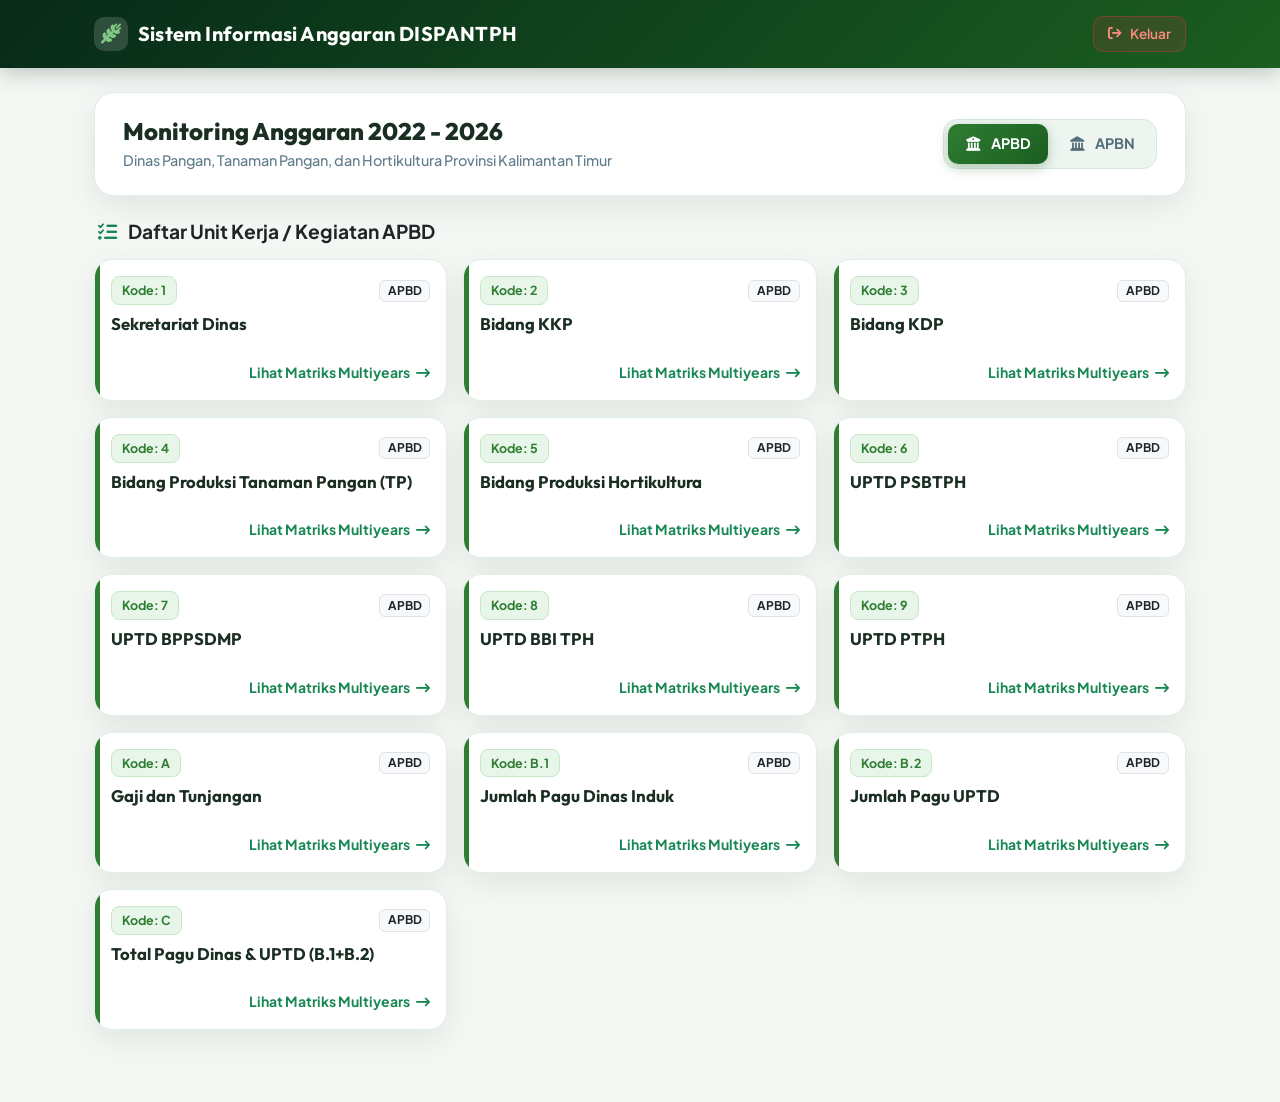
==== commit a610316b: "Add files via upload" ====
--- a/dashboard.html
+++ b/dashboard.html
@@ -131,8 +131,8 @@
 
     <!-- JavaScript Dependencies -->
     <script src="https://cdn.jsdelivr.net/npm/bootstrap@5.3.0/dist/js/bootstrap.bundle.min.js"></script>
-    <script src="database.js"></script>
-    <script src="database2.js"></script>
+    <script src="database.js?v=3"></script>
+    <script src="database2.js?v=3"></script>
 
     <script>
         let currentModeTitle = "APBD";
@@ -204,62 +204,110 @@
             thead.innerHTML = '';
             tbody.innerHTML = '';
 
-            let judulPagu = "";
-            if (tahunPilihan === "2026") {
-                judulPagu = `
-            <th rowspan="2">Pagu DIPA</th>
-            <th rowspan="2">Pagu Revisi</th>
-            <th rowspan="2">Pagu 2026</th>`;
-            } else if (tahunPilihan === "2024") {
-                judulPagu = `
-            <th rowspan="2">Pagu Murni</th>
-            <th rowspan="2" class="bg-secondary">Pagu APBN Rev 2024</th>
-            <th rowspan="2">Pagu Anggaran Revisi</th>`;
-            } else if (tahunPilihan === "2025") {
-                judulPagu = `
-            <th rowspan="2">Pagu DIPA</th>
-            <th rowspan="2" class="bg-secondary">Pagu Blokir</th>
-            <th rowspan="2">Pagu Setelah Blokir</th>`;
-            } else if (tahunPilihan === "2023" || tahunPilihan === "2022") {
-                judulPagu = `
-            <th rowspan="2">Pagu DIPA</th>
-            <th rowspan="2">Pagu Revisi</th>
-            <th rowspan="2">Pagu ${tahunPilihan}</th>`;
-            } else {
-                judulPagu = `
-            <th rowspan="2">Pagu Anggaran</th>
-            <th rowspan="2">Pagu Anggaran Revisi</th>`;
-            }
-
-            thead.innerHTML = `
-        <tr>
-            <th rowspan="2" style="width:45px;">No</th>
-            <th rowspan="2">Kode Satker</th>
-            <th rowspan="2" style="min-width: 180px;">Nama Kegiatan</th>
-            <th rowspan="2">DK/TP</th>
-            ${judulPagu}
-            <th colspan="3">Realisasi</th>
-            <th rowspan="2">Sisa</th>
-        </tr>
-        <tr>
-            <th>Keuangan (Rp)</th>
-            <th>%</th>
-            <th>Fisik (%)</th>
-        </tr>
-    `;
-
             if (typeof dataAPBN === 'undefined' || !dataAPBN[tahunPilihan]) {
-                tbody.innerHTML = `<tr><td colspan="11" class="text-center py-4 text-muted fw-bold">Data Tahun ${tahunPilihan} belum tersedia.</td></tr>`;
+                tbody.innerHTML = `<tr><td colspan="12" class="text-center py-4 text-muted fw-bold">Data Tahun ${tahunPilihan} belum tersedia.</td></tr>`;
                 return;
             }
 
             const dataTahunIni = dataAPBN[tahunPilihan];
 
-            let sumDK = { paguDipa: 0, paguRev2024: 0, paguBlokir: 0, paguRevisi: 0, paguSetelahBlokir: 0, realisasiRp: 0, realisasiFisikWeighted: 0, sisa: 0 };
-            let sumTP = { paguDipa: 0, paguRev2024: 0, paguBlokir: 0, paguRevisi: 0, paguSetelahBlokir: 0, realisasiRp: 0, realisasiFisikWeighted: 0, sisa: 0 };
-            let sumDKTP = { paguDipa: 0, paguRev2024: 0, paguBlokir: 0, paguRevisi: 0, paguSetelahBlokir: 0, realisasiRp: 0, realisasiFisikWeighted: 0, sisa: 0 };
-            let sumBKP = { paguDipa: 0, paguRev2024: 0, paguBlokir: 0, paguRevisi: 0, paguSetelahBlokir: 0, realisasiRp: 0, realisasiFisikWeighted: 0, sisa: 0 };
-            let sumTotal = { paguDipa: 0, paguRev2024: 0, paguBlokir: 0, paguRevisi: 0, paguSetelahBlokir: 0, realisasiRp: 0, realisasiFisikWeighted: 0, sisa: 0 };
+            if (tahunPilihan === "2026") {
+                thead.innerHTML = `
+            <tr>
+                <th rowspan="2" style="width:45px;" class="text-center align-middle">NO</th>
+                <th rowspan="2" class="text-center align-middle">KODE SATKER</th>
+                <th rowspan="2" style="min-width: 180px;" class="text-center align-middle">NAMA KEGIATAN</th>
+                <th rowspan="2" class="text-center align-middle">KEWENANGAN (DK/TP)</th>
+                <th rowspan="2" class="text-center align-middle">PAGU AWAL</th>
+                <th rowspan="2" class="text-center align-middle">PAGU REVISI</th>
+                <th rowspan="2" class="text-center align-middle">PAGU TAHUNAN</th>
+                <th colspan="2" class="text-center align-middle">REALISASI</th>
+                <th rowspan="2" class="text-center align-middle">FISIK (%)</th>
+                <th rowspan="2" class="text-center align-middle">SISA ANGGARAN</th>
+            </tr>
+            <tr>
+                <th class="text-center align-middle">Rp</th>
+                <th class="text-center align-middle">%</th>
+            </tr>`;
+            } else if (tahunPilihan === "2025") {
+                thead.innerHTML = `
+            <tr>
+                <th rowspan="2" style="width:45px;" class="text-center align-middle">NO</th>
+                <th rowspan="2" class="text-center align-middle">KODE SATKER</th>
+                <th rowspan="2" style="min-width: 180px;" class="text-center align-middle">NAMA KEGIATAN</th>
+                <th rowspan="2" class="text-center align-middle">KEWENANGAN (DK/TP)</th>
+                <th rowspan="2" class="text-center align-middle">PAGU AWAL</th>
+                <th rowspan="2" class="bg-secondary text-center align-middle">PAGU REVISI</th>
+                <th rowspan="2" class="text-center align-middle">PAGU TAHUNAN</th>
+                <th colspan="2" class="text-center align-middle">REALISASI</th>
+                <th rowspan="2" class="text-center align-middle">FISIK (%)</th>
+                <th rowspan="2" class="text-center align-middle">SISA ANGGARAN</th>
+            </tr>
+            <tr>
+                <th class="text-center align-middle">Rp.</th>
+                <th class="text-center align-middle">%</th>
+            </tr>`;
+            } else if (tahunPilihan === "2024") {
+                thead.innerHTML = `
+            <tr>
+                <th rowspan="2" style="width:45px;" class="text-center align-middle">NO</th>
+                <th rowspan="2" class="text-center align-middle">KODE SATKER</th>
+                <th rowspan="2" style="min-width: 180px;" class="text-center align-middle">NAMA KEGIATAN</th>
+                <th rowspan="2" class="text-center align-middle">KEWENANGAN (DK/TP)</th>
+                <th rowspan="2" class="text-center align-middle">PAGU AWAL</th>
+                <th rowspan="2" class="bg-secondary text-center align-middle">PAGU REVISI</th>
+                <th rowspan="2" class="text-center align-middle">PAGU TAHUNAN</th>
+                <th colspan="2" class="text-center align-middle">REALISASI S.D 31 DES</th>
+                <th rowspan="2" class="text-center align-middle">FISIK (%)</th>
+                <th rowspan="2" class="text-center align-middle">SISA ANGGARAN</th>
+            </tr>
+            <tr>
+                <th class="text-center align-middle">Rp.</th>
+                <th class="text-center align-middle">%</th>
+            </tr>`;
+            } else if (tahunPilihan === "2023") {
+                thead.innerHTML = `
+            <tr>
+                <th rowspan="2" style="width:45px;" class="text-center align-middle">No</th>
+                <th rowspan="2" class="text-center align-middle">Kode Satker</th>
+                <th rowspan="2" style="min-width: 180px;" class="text-center align-middle">Nama Kegiatan</th>
+                <th rowspan="2" class="text-center align-middle">DK/TP</th>
+                <th rowspan="2" class="text-center align-middle">Pagu Awal</th>
+                <th rowspan="2" class="text-center align-middle">Pagu Revisi</th>
+                <th rowspan="2" class="text-center align-middle">Pagu Tahunan</th>
+                <th colspan="2" class="text-center align-middle">Realisasi</th>
+                <th rowspan="2" class="text-center align-middle">Fisik</th>
+                <th rowspan="2" class="text-center align-middle">Sisa</th>
+            </tr>
+            <tr>
+                <th class="text-center align-middle">Keuangan</th>
+                <th class="text-center align-middle">%</th>
+            </tr>`;
+            } else if (tahunPilihan === "2022") {
+                thead.innerHTML = `
+            <tr>
+                <th rowspan="2" style="width:45px;" class="text-center align-middle">No</th>
+                <th rowspan="2" class="text-center align-middle">Kode Satker</th>
+                <th rowspan="2" style="min-width: 180px;" class="text-center align-middle">Nama Kegiatan</th>
+                <th rowspan="2" class="text-center align-middle">DK/TP</th>
+                <th rowspan="2" class="text-center align-middle">Pagu Awal</th>
+                <th rowspan="2" class="text-center align-middle">Pagu Revisi</th>
+                <th rowspan="2" class="text-center align-middle">Pagu Tahunan</th>
+                <th colspan="2" class="text-center align-middle">Realisasi</th>
+                <th rowspan="2" class="text-center align-middle">FISIK (%)</th>
+                <th rowspan="2" class="text-center align-middle">Sisa</th>
+            </tr>
+            <tr>
+                <th class="text-center align-middle">Keuangan</th>
+                <th class="text-center align-middle">%</th>
+            </tr>`;
+            }
+
+            let sumDK = { paguDipa: 0, paguRev2024: 0, paguBlokir: 0, paguRevisi: 0, paguSetelahBlokir: 0, realisasiRp: 0, realisasiFisikWeighted: 0, paguFisikSum: 0, sisa: 0 };
+            let sumTP = { paguDipa: 0, paguRev2024: 0, paguBlokir: 0, paguRevisi: 0, paguSetelahBlokir: 0, realisasiRp: 0, realisasiFisikWeighted: 0, paguFisikSum: 0, sisa: 0 };
+            let sumDKTP = { paguDipa: 0, paguRev2024: 0, paguBlokir: 0, paguRevisi: 0, paguSetelahBlokir: 0, realisasiRp: 0, realisasiFisikWeighted: 0, paguFisikSum: 0, sisa: 0 };
+            let sumBKP = { paguDipa: 0, paguRev2024: 0, paguBlokir: 0, paguRevisi: 0, paguSetelahBlokir: 0, realisasiRp: 0, realisasiFisikWeighted: 0, paguFisikSum: 0, sisa: 0 };
+            let sumTotal = { paguDipa: 0, paguRev2024: 0, paguBlokir: 0, paguRevisi: 0, paguSetelahBlokir: 0, realisasiRp: 0, realisasiFisikWeighted: 0, paguFisikSum: 0, sisa: 0 };
 
             dataTahunIni.forEach((item, index) => {
                 const tr = document.createElement('tr');
@@ -273,64 +321,47 @@
                 const realFisik = item.realisasiFisik;
                 const sisa = item.sisaAnggaran || 0;
 
-                let isiKolomPagu = "";
-                if (tahunPilihan === "2026") {
-                    isiKolomPagu = `
-                <td class="text-end">${formatRupiah(pDipa)}</td>
-                <td class="text-end fw-semibold text-danger">${formatRupiah(pRevisi)}</td>
-                <td class="text-end text-primary">${formatRupiah(pSetelahBlokir)}</td>`;
+                let pAwal, pRevisiTampil, pTahunan;
+                if (tahunPilihan === "2025") {
+                    pAwal = pDipa; pRevisiTampil = pBlokir; pTahunan = pSetelahBlokir;
                 } else if (tahunPilihan === "2024") {
-                    isiKolomPagu = `
-                <td class="text-end">${formatRupiah(pDipa)}</td>
-                <td class="text-end fw-semibold">${formatRupiah(pRev24)}</td>
-                <td class="text-end text-primary">${formatRupiah(pSetelahBlokir)}</td>`;
-                } else if (tahunPilihan === "2025") {
-                    isiKolomPagu = `
-                <td class="text-end">${formatRupiah(pDipa)}</td>
-                <td class="text-end fw-semibold text-danger">${formatRupiah(pBlokir)}</td>
-                <td class="text-end text-primary">${formatRupiah(pSetelahBlokir)}</td>`;
-                } else if (tahunPilihan === "2023" || tahunPilihan === "2022") {
-                    isiKolomPagu = `
-                <td class="text-end">${formatRupiah(pDipa)}</td>
-                <td class="text-end fw-semibold ${pRevisi < 0 ? 'text-danger' : (pRevisi > 0 ? 'text-success' : '')}">${formatRupiah(pRevisi)}</td>
-                <td class="text-end text-primary">${formatRupiah(pSetelahBlokir)}</td>`;
+                    pAwal = pDipa; pRevisiTampil = pRev24; pTahunan = pSetelahBlokir;
                 } else {
-                    isiKolomPagu = `
-                <td class="text-end">${formatRupiah(pDipa)}</td>
-                <td class="text-end text-primary">${formatRupiah(pSetelahBlokir)}</td>`;
+                    pAwal = pDipa; pRevisiTampil = pRevisi; pTahunan = pSetelahBlokir;
                 }
 
                 let badgeKewenangan = item.kewenangan === "DK" ? "badge bg-primary px-2" : "badge bg-warning text-dark px-2";
                 if (item.kewenangan === "BKP") badgeKewenangan = "badge bg-info text-dark px-2";
 
-                const displayFisik = realFisik !== undefined ? formatPersen(realFisik) : '-';
-
                 tr.innerHTML = `
-            <td class="text-center">${index + 1}</td>
-            <td class="text-center text-muted">${item.kodeSatker || '-'}</td>
-            <td class="fw-semibold">${item.namaKegiatan}</td>
-            <td class="text-center"><span class="${badgeKewenangan}">${item.kewenangan || '-'}</span></td>
-            ${isiKolomPagu}
-            <td class="text-end text-success fw-semibold">${formatRupiah(realRp)}</td>
-            <td class="text-center fw-bold">${formatPersen(item.realisasiPersen)}</td>
-            <td class="text-center fw-bold">${displayFisik}</td>
-            <td class="text-end fw-bold text-danger">${formatRupiah(sisa)}</td>
-        `;
+                <td class="text-center">${index + 1}</td>
+                <td class="text-center text-muted">${item.kodeSatker || '-'}</td>
+                <td class="fw-semibold">${item.namaKegiatan}</td>
+                <td class="text-center"><span class="${badgeKewenangan}">${item.kewenangan || '-'}</span></td>
+                <td class="text-end">${formatRupiah(pAwal)}</td>
+                <td class="text-end fw-semibold ${tahunPilihan === '2026' ? 'text-danger' : ''}">${formatRupiah(pRevisiTampil)}</td>
+                <td class="text-end text-primary">${formatRupiah(pTahunan)}</td>
+                <td class="text-end text-success fw-semibold">${formatRupiah(realRp)}</td>
+                <td class="text-center fw-bold">${formatPersen(item.realisasiPersen)}</td>
+                <td class="text-center fw-bold">${realFisik !== undefined ? formatPersen(realFisik) : '-'}</td>
+                <td class="text-end fw-bold text-danger">${formatRupiah(sisa)}</td>
+            `;
                 tbody.appendChild(tr);
 
-                const pBagiFisik = pSetelahBlokir || pDipa || 0;
-                const weightFisik = realFisik !== undefined ? realFisik * pBagiFisik : 0;
-
-                sumTotal.paguDipa += pDipa; sumTotal.paguRev2024 += pRev24; sumTotal.paguBlokir += pBlokir; sumTotal.paguRevisi += pRevisi; sumTotal.paguSetelahBlokir += pSetelahBlokir; sumTotal.realisasiRp += realRp; sumTotal.sisa += sisa; sumTotal.realisasiFisikWeighted += weightFisik;
+                const pBagiFisik = (item.kewenangan === "DK" && pDipa > 0) ? pDipa : pTahunan;
+                const actualFisik = (item.kodeSatker && item.kodeSatker.includes("690714")) ? item.realisasiPersen : realFisik;
+                const weightFisik = actualFisik !== undefined ? actualFisik * pBagiFisik : 0;
+
+                sumTotal.paguDipa += pDipa; sumTotal.paguRev2024 += pRev24; sumTotal.paguBlokir += pBlokir; sumTotal.paguRevisi += pRevisi; sumTotal.paguSetelahBlokir += pSetelahBlokir; sumTotal.realisasiRp += realRp; sumTotal.sisa += sisa; sumTotal.realisasiFisikWeighted += weightFisik; sumTotal.paguFisikSum += pBagiFisik;
 
                 if (item.kewenangan === "DK") {
-                    sumDK.paguDipa += pDipa; sumDK.paguRev2024 += pRev24; sumDK.paguBlokir += pBlokir; sumDK.paguRevisi += pRevisi; sumDK.paguSetelahBlokir += pSetelahBlokir; sumDK.realisasiRp += realRp; sumDK.sisa += sisa; sumDK.realisasiFisikWeighted += weightFisik;
-                    sumDKTP.paguDipa += pDipa; sumDKTP.paguRev2024 += pRev24; sumDKTP.paguBlokir += pBlokir; sumDKTP.paguRevisi += pRevisi; sumDKTP.paguSetelahBlokir += pSetelahBlokir; sumDKTP.realisasiRp += realRp; sumDKTP.sisa += sisa; sumDKTP.realisasiFisikWeighted += weightFisik;
+                    sumDK.paguDipa += pDipa; sumDK.paguRev2024 += pRev24; sumDK.paguBlokir += pBlokir; sumDK.paguRevisi += pRevisi; sumDK.paguSetelahBlokir += pSetelahBlokir; sumDK.realisasiRp += realRp; sumDK.sisa += sisa; sumDK.realisasiFisikWeighted += weightFisik; sumDK.paguFisikSum += pBagiFisik;
+                    sumDKTP.paguDipa += pDipa; sumDKTP.paguRev2024 += pRev24; sumDKTP.paguBlokir += pBlokir; sumDKTP.paguRevisi += pRevisi; sumDKTP.paguSetelahBlokir += pSetelahBlokir; sumDKTP.realisasiRp += realRp; sumDKTP.sisa += sisa; sumDKTP.realisasiFisikWeighted += weightFisik; sumDKTP.paguFisikSum += pBagiFisik;
                 } else if (item.kewenangan === "TP") {
-                    sumTP.paguDipa += pDipa; sumTP.paguRev2024 += pRev24; sumTP.paguBlokir += pBlokir; sumTP.paguRevisi += pRevisi; sumTP.paguSetelahBlokir += pSetelahBlokir; sumTP.realisasiRp += realRp; sumTP.sisa += sisa; sumTP.realisasiFisikWeighted += weightFisik;
-                    sumDKTP.paguDipa += pDipa; sumDKTP.paguRev2024 += pRev24; sumDKTP.paguBlokir += pBlokir; sumDKTP.paguRevisi += pRevisi; sumDKTP.paguSetelahBlokir += pSetelahBlokir; sumDKTP.realisasiRp += realRp; sumDKTP.sisa += sisa; sumDKTP.realisasiFisikWeighted += weightFisik;
+                    sumTP.paguDipa += pDipa; sumTP.paguRev2024 += pRev24; sumTP.paguBlokir += pBlokir; sumTP.paguRevisi += pRevisi; sumTP.paguSetelahBlokir += pSetelahBlokir; sumTP.realisasiRp += realRp; sumTP.sisa += sisa; sumTP.realisasiFisikWeighted += weightFisik; sumTP.paguFisikSum += pBagiFisik;
+                    sumDKTP.paguDipa += pDipa; sumDKTP.paguRev2024 += pRev24; sumDKTP.paguBlokir += pBlokir; sumDKTP.paguRevisi += pRevisi; sumDKTP.paguSetelahBlokir += pSetelahBlokir; sumDKTP.realisasiRp += realRp; sumDKTP.sisa += sisa; sumDKTP.realisasiFisikWeighted += weightFisik; sumDKTP.paguFisikSum += pBagiFisik;
                 } else if (item.kewenangan === "BKP") {
-                    sumBKP.paguDipa += pDipa; sumBKP.paguRev2024 += pRev24; sumBKP.paguBlokir += pBlokir; sumBKP.paguRevisi += pRevisi; sumBKP.paguSetelahBlokir += pSetelahBlokir; sumBKP.realisasiRp += realRp; sumBKP.sisa += sisa; sumBKP.realisasiFisikWeighted += weightFisik;
+                    sumBKP.paguDipa += pDipa; sumBKP.paguRev2024 += pRev24; sumBKP.paguBlokir += pBlokir; sumBKP.paguRevisi += pRevisi; sumBKP.paguSetelahBlokir += pSetelahBlokir; sumBKP.realisasiRp += realRp; sumBKP.sisa += sisa; sumBKP.realisasiFisikWeighted += weightFisik; sumBKP.paguFisikSum += pBagiFisik;
                 }
             });
 
@@ -338,49 +369,50 @@
                 const tr = document.createElement('tr');
                 tr.className = `${classBaris} fw-bold align-middle`;
                 const pct = data.paguSetelahBlokir > 0 ? (data.realisasiRp / data.paguSetelahBlokir) * 100 : 0;
-                const pBagi = data.paguSetelahBlokir > 0 ? data.paguSetelahBlokir : data.paguDipa;
-                const pctFisik = pBagi > 0 && data.realisasiFisikWeighted > 0 ? (data.realisasiFisikWeighted / pBagi) : 0;
-
-                let htmlPagu = "";
-                if (tahunPilihan === "2026" || tahunPilihan === "2023" || tahunPilihan === "2022") {
-                    htmlPagu = `
-                <td class="text-end">${formatRupiah(data.paguDipa)}</td>
-                <td class="text-end">${formatRupiah(data.paguRevisi)}</td>
-                <td class="text-end">${formatRupiah(data.paguSetelahBlokir)}</td>`;
+                const pctFisik = data.paguFisikSum > 0 && data.realisasiFisikWeighted > 0 ? (data.realisasiFisikWeighted / data.paguFisikSum) : 0;
+
+                let pAwalSum, pRevisiSum, pTahunanSum;
+                if (tahunPilihan === "2025") {
+                    pAwalSum = data.paguDipa; pRevisiSum = data.paguBlokir; pTahunanSum = data.paguSetelahBlokir;
                 } else if (tahunPilihan === "2024") {
-                    htmlPagu = `
-                <td class="text-end">${formatRupiah(data.paguDipa)}</td>
-                <td class="text-end">${formatRupiah(data.paguRev2024)}</td>
-                <td class="text-end">${formatRupiah(data.paguSetelahBlokir)}</td>`;
-                } else if (tahunPilihan === "2025") {
-                    htmlPagu = `
-                <td class="text-end">${formatRupiah(data.paguDipa)}</td>
-                <td class="text-end">${formatRupiah(data.paguBlokir)}</td>
-                <td class="text-end">${formatRupiah(data.paguSetelahBlokir)}</td>`;
+                    pAwalSum = data.paguDipa; pRevisiSum = data.paguRev2024; pTahunanSum = data.paguSetelahBlokir;
                 } else {
-                    htmlPagu = `
-                <td class="text-end">${formatRupiah(data.paguDipa)}</td>
-                <td class="text-end">${formatRupiah(data.paguSetelahBlokir)}</td>`;
+                    pAwalSum = data.paguDipa; pRevisiSum = data.paguRevisi; pTahunanSum = data.paguSetelahBlokir;
                 }
+
+                const htmlExtraCols = `
+                <td class="text-end">${formatRupiah(data.realisasiRp)}</td>
+                <td class="text-center">${formatPersen(pct)}</td>
+                <td class="text-center">${data.realisasiFisikWeighted > 0 || pctFisik > 0 ? formatPersen(pctFisik) : '-'}</td>
+                <td class="text-end">${formatRupiah(data.sisa)}</td>`;
 
                 tr.innerHTML = `
             <td colspan="4" class="text-end text-uppercase pe-3">${label}</td>
-            ${htmlPagu}
-            <td class="text-end">${formatRupiah(data.realisasiRp)}</td>
-            <td class="text-center">${formatPersen(pct)}</td>
-            <td class="text-center">${pctFisik > 0 ? formatPersen(pctFisik) : '-'}</td>
-            <td class="text-end">${formatRupiah(data.sisa)}</td>
+            <td class="text-end">${formatRupiah(pAwalSum)}</td>
+            <td class="text-end">${formatRupiah(pRevisiSum)}</td>
+            <td class="text-end">${formatRupiah(pTahunanSum)}</td>
+            ${htmlExtraCols}
         `;
                 return tr;
             }
 
-            tbody.appendChild(buatBarisTotal("Jumlah DK", sumDK, "table-light text-secondary"));
-            tbody.appendChild(buatBarisTotal("Jumlah TP", sumTP, "table-light text-secondary"));
-            if (sumBKP.paguDipa > 0) {
-                tbody.appendChild(buatBarisTotal("Jumlah DK+TP (Propinsi)", sumDKTP, "table-secondary text-dark"));
-                tbody.appendChild(buatBarisTotal("Jumlah BKP", sumBKP, "table-light text-secondary"));
+            if (tahunPilihan === "2026" || tahunPilihan === "2025" || tahunPilihan === "2024") {
+                tbody.appendChild(buatBarisTotal("SUB TOTAL DK", sumDK, "table-light text-secondary"));
+                tbody.appendChild(buatBarisTotal("SUB TOTAL TP", sumTP, "table-light text-secondary"));
+                tbody.appendChild(buatBarisTotal("TOTAL (DK + TP)", sumTotal, "table-primary text-dark border-primary fs-6"));
+            } else if (tahunPilihan === "2023") {
+                tbody.appendChild(buatBarisTotal("Jumlah DK", sumDK, "table-light text-secondary"));
+                tbody.appendChild(buatBarisTotal("Jumlah TP", sumTP, "table-light text-secondary"));
+                tbody.appendChild(buatBarisTotal("Jumlah DK+TP (Propinsi)", sumDKTP, "table-primary text-dark border-primary fs-6"));
+            } else if (tahunPilihan === "2022") {
+                tbody.appendChild(buatBarisTotal("Jumlah DK", sumDK, "table-light text-secondary"));
+                tbody.appendChild(buatBarisTotal("Jumlah TP", sumTP, "table-light text-secondary"));
+                tbody.appendChild(buatBarisTotal("Jumlah", sumDKTP, "table-secondary text-dark"));
+                if (sumBKP.paguDipa > 0) {
+                    tbody.appendChild(buatBarisTotal("Jumlah BKP", sumBKP, "table-light text-secondary"));
+                }
+                tbody.appendChild(buatBarisTotal("Total", sumTotal, "table-primary text-dark border-primary fs-6"));
             }
-            tbody.appendChild(buatBarisTotal(sumBKP.paguDipa > 0 ? "Total" : "Total Keseluruhan (DK + TP)", sumTotal, "table-primary text-dark border-primary fs-6"));
         }
 
         function openUnitMatrix(key) {
@@ -394,9 +426,8 @@
 
             const komponenList = [
                 { label: 'Pagu Awal', field: 'paguAwal' },
+                { label: 'Pagu Penambahan/Pengurangan', isPenambahanPengurangan: true, onlyTahun: ['2022', '2023', '2024', '2025'], customStyleAPBD: true },
                 { label: 'Pagu Tahunan', field: 'paguApbd' },
-                { label: 'Pagu Efisiensi / Selisih', field: 'paguEfisiensi', onlyTahun: ['2025', '2026'], customStyleAPBD: true },
-                { label: 'Pagu APBD-P (Rp)', field: 'paguAnggaran', onlyTahun: ['2022', '2023', '2024'], customStyleAPBD: true },
                 { label: 'Realisasi Keuangan (Rp)', field: 'realisasiKeuangan' },
                 { label: 'Sisa Pagu Anggaran (Rp)', isSisaPagu: true },
                 { label: 'Persentase Keuangan (%)', field: 'realisasiPersen', isPercent: true },
@@ -434,20 +465,44 @@
                         nilai = pagu > 0 ? (pagu - realisasi) : 0;
                         tdTahun.className = nilai > 0 ? 'text-end fw-bold text-success' : (nilai < 0 ? 'text-end fw-bold text-danger' : 'text-end fw-bold text-dark');
                         tdTahun.textContent = formatRupiah(nilai);
+                    } else if (komponen.isPenambahanPengurangan) {
+                        const dataTahun = unit[tahun] || {};
+                        if (dataTahun.paguEfisiensi !== undefined && dataTahun.paguEfisiensi !== 0) {
+                            nilai = dataTahun.paguEfisiensi;
+                        } else if (dataTahun.paguAnggaran !== undefined && dataTahun.paguAnggaran !== 0) {
+                            nilai = dataTahun.paguAnggaran;
+                        } else if (dataTahun.paguApbd !== undefined && dataTahun.paguAwal !== undefined && dataTahun.paguApbd !== dataTahun.paguAwal) {
+                            nilai = dataTahun.paguApbd - dataTahun.paguAwal;
+                        } else {
+                            nilai = 0;
+                        }
+                        if (nilai === 0) {
+                            tdTahun.textContent = '-';
+                            tdTahun.className = 'text-center text-muted';
+                        } else {
+                            tdTahun.innerHTML = formatRupiahStyled(nilai);
+                            tdTahun.className = 'text-end';
+                        }
                     } else if (komponen.customStyleAPBD) {
                         nilai = (unit[tahun] && unit[tahun][komponen.field]) ? unit[tahun][komponen.field] : 0;
                         tdTahun.innerHTML = formatRupiahStyled(nilai);
                         tdTahun.className = 'text-end';
                     } else {
-                        nilai = (unit[tahun] && unit[tahun][komponen.field]) ? unit[tahun][komponen.field] : 0;
-                        tdTahun.className = 'text-end';
-                        tdTahun.textContent = komponen.isPercent ? formatPersen(nilai) : formatRupiah(nilai);
+                        if (!unit[tahun] || unit[tahun][komponen.field] === undefined) {
+                            tdTahun.textContent = '-';
+                            tdTahun.className = 'text-center text-muted';
+                            nilai = 0;
+                        } else {
+                            nilai = unit[tahun][komponen.field];
+                            tdTahun.className = komponen.isPercent ? 'text-center fw-bold' : 'text-end';
+                            tdTahun.textContent = komponen.isPercent ? formatPersen(nilai) : formatRupiah(nilai);
+                        }
                     }
 
                     tr.appendChild(tdTahun);
 
                     totalNilai += nilai;
-                    if (nilai > 0) jumlahTahunData++;
+                    if (unit[tahun] && unit[tahun][komponen.field] !== undefined) jumlahTahunData++;
                 });
 
                 const tdTotal = document.createElement('td');
--- a/style.css
+++ b/style.css
@@ -601,8 +601,10 @@
 .table-excel thead th {
     background: #0f3822 !important;
     color: #ffffff !important;
-    border-color: #1b5e20 !important;
+    border: 1px solid rgba(255, 255, 255, 0.25) !important;
     font-weight: 600;
+    text-align: center !important;
+    vertical-align: middle !important;
     position: sticky;
     top: 0;
     z-index: 2;
